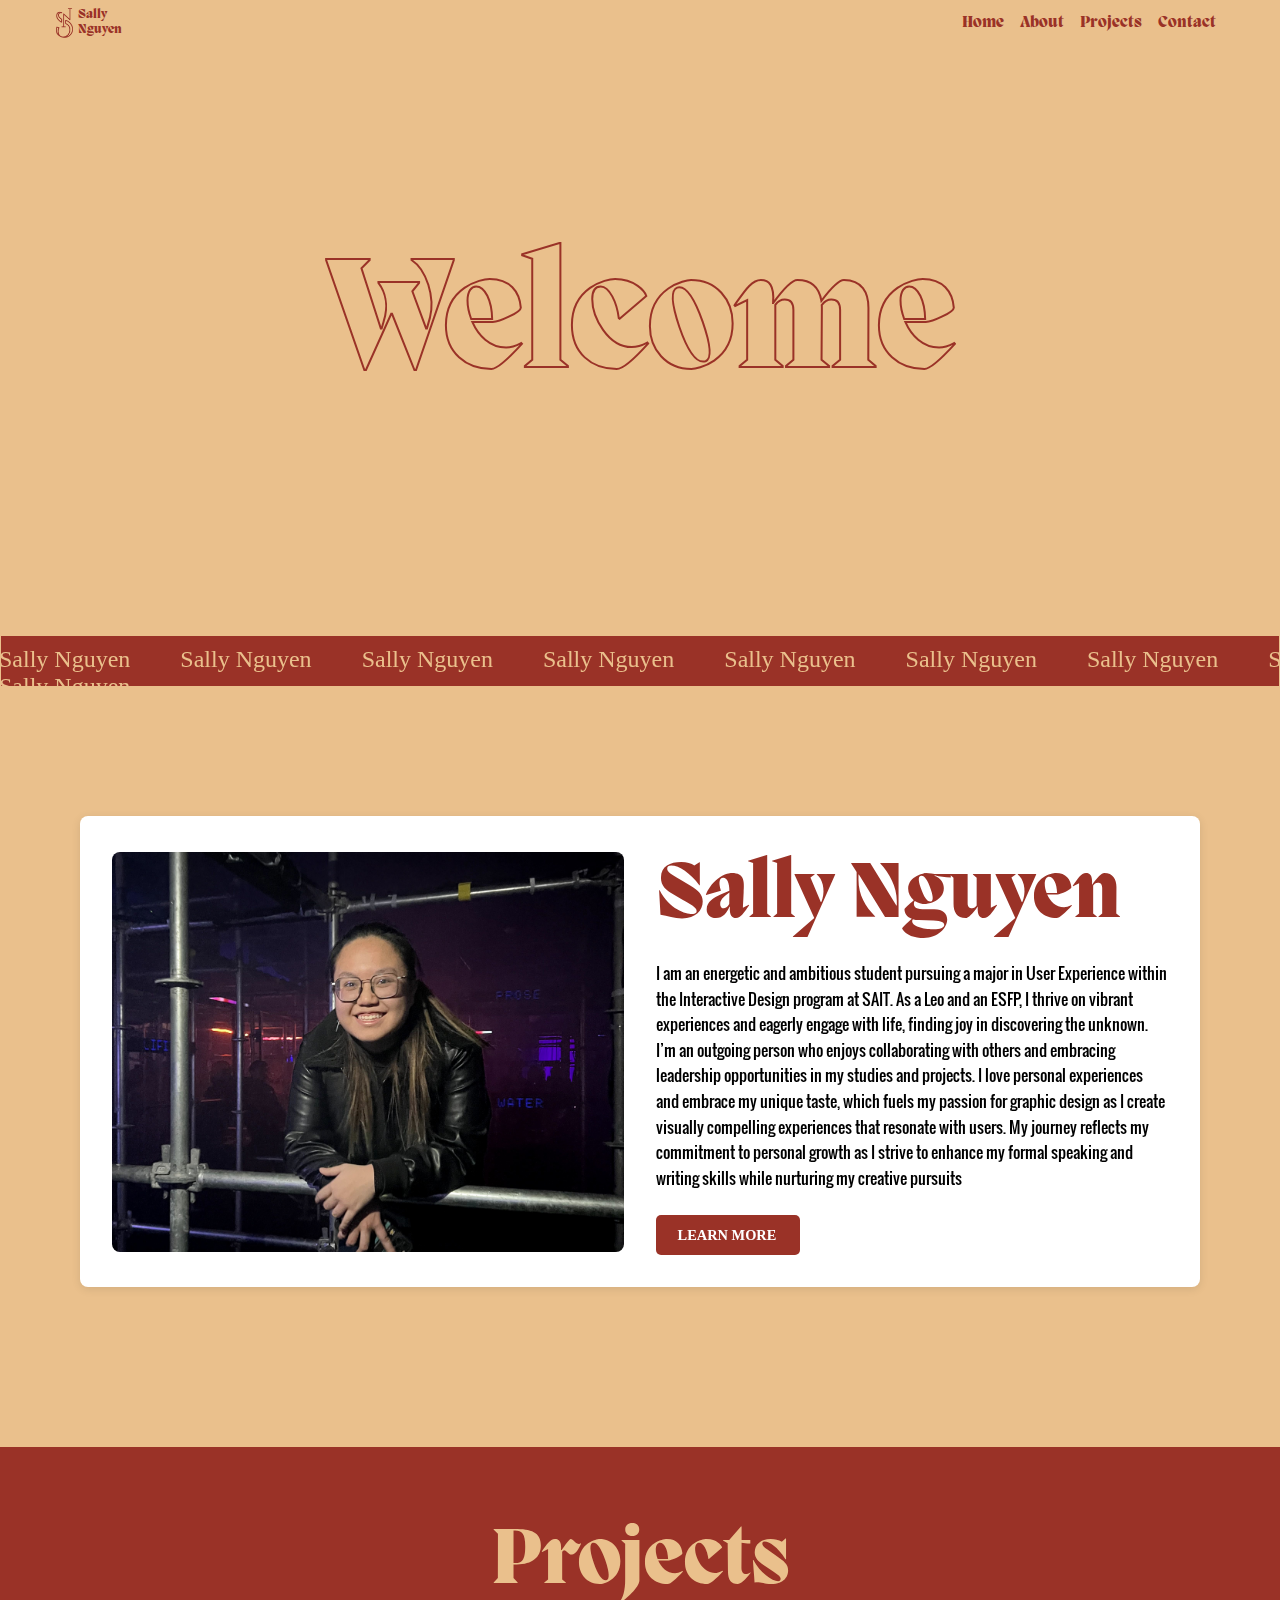
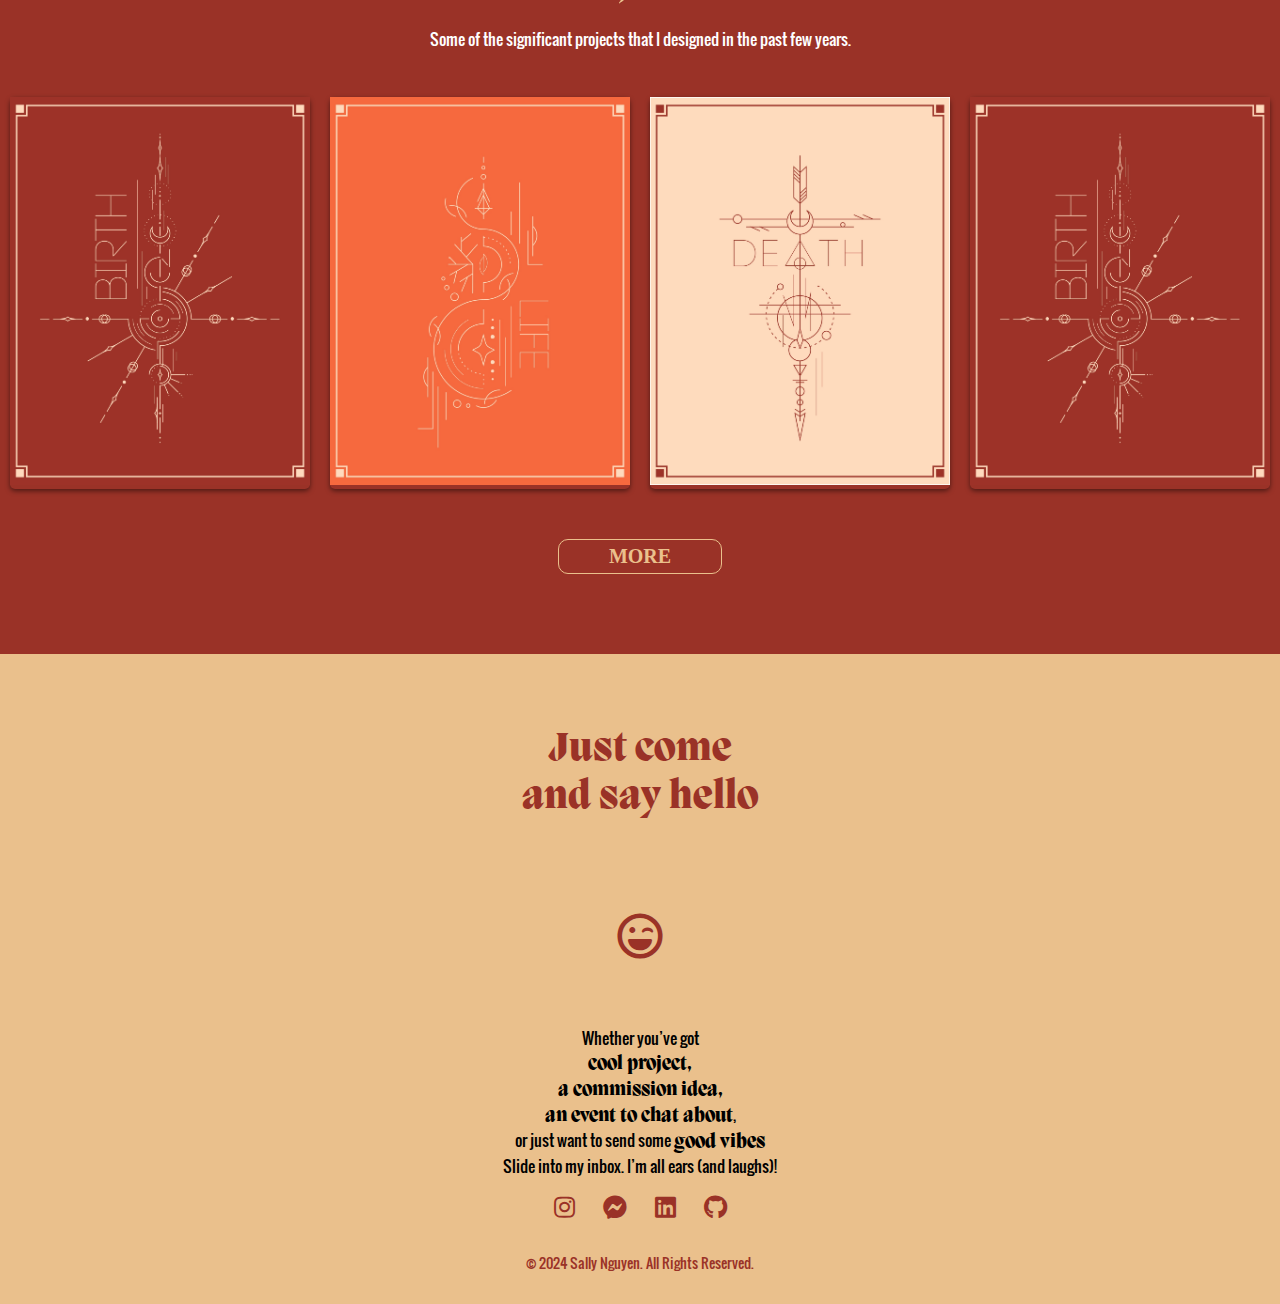
==== index.html @ dcd6eaf5 "add responsiveness for common css such as headers, navigation, footer for all pages" ====
<!DOCTYPE html>
<html lang="en">
<head>
    <meta charset="UTF-8">
    <meta name="viewport" content="width=device-width, initial-scale=1.0">
    <link href="css/font-awesome/css/all.min.css" rel="stylesheet">
    <link href="css/common.css" rel="stylesheet">
    <link href="css/index.css" rel="stylesheet">
    <script src="https://cdnjs.cloudflare.com/ajax/libs/jquery/3.6.0/jquery.min.js"></script>
    <script src="https://cdnjs.cloudflare.com/ajax/libs/gsap/3.11.0/gsap.min.js"></script>
    <script src="js/common.js"></script>
    <script src="js/index.js"></script>
    <title>Index</title>
</head>
<body>

    <!-- Navigation -->
    <nav>
        <div class="container-fluid" id="nav-bar">
            <div id="logo">
                <a href="index.html">
                    <img src="img/Logo ID Red.png" alt="a logo of my branding">
                    <h3>Sally<br>Nguyen</h3>
                </a>
            </div>
            <div class="hamburger" onclick="toggleMenu()">
                <i class="fas fa-bars"></i>
            </div>
            <ul id="nav-menu">
                <li><a href="index.html">Home</a></li>
                <li><a href="About.html" target="_blank">About</a></li>
                <li><a href="Projects.html" target="_blank">Projects</a></li>
                <li><a href="Contact.html" target="_blank">Contact</a></li>
            </ul>
        </div>
    </nav>

    <!-- Welcome Section -->
    <section>
        <div class="container" id="welcome">
            <h1 id="welcome-text">
                <span id="intro-text"></span><br>
                <span id="portfolio-text"></span>
            </h1>
        </div>
        <!-- Running Banner Section -->
    </section>
    <div class="tickerwrapper">
        <ul class='list'>
            <li class='listitem'><span>Sally Nguyen</span></li>
            <li class='listitem'><span>Sally Nguyen</span></li>
            <li class='listitem'><span>Sally Nguyen</span></li>
            <li class='listitem'><span>Sally Nguyen</span></li>
            <li class='listitem'><span>Sally Nguyen</span></li>
            <li class='listitem'><span>Sally Nguyen</span></li>
            <li class='listitem'><span>Sally Nguyen</span></li>
            <li class='listitem'><span>Sally Nguyen</span></li>
            <li class='listitem'><span>Sally Nguyen</span></li>
            <li class='listitem'><span>Sally Nguyen</span></li>
        </ul>
    </div>
    

    <!-- About Section -->
    <section>
        <div class="container" id="intro">
            <div class="image"></div>
            <div class="content">
                <h1>Sally Nguyen</h1>
                <p>I am an energetic and ambitious student pursuing a major in User Experience within the Interactive Design program at SAIT.
                    As a Leo and an ESFP, I thrive on vibrant experiences and eagerly engage with life, finding joy in discovering the unknown.
                    I’m an outgoing person who enjoys collaborating with others and embracing leadership opportunities in my studies and projects.
                    I love personal experiences and embrace my unique taste, which fuels my passion for graphic design as I create visually compelling experiences that resonate with users.
                    My journey reflects my commitment to personal growth as I strive to enhance my formal speaking and writing skills while nurturing my creative pursuits</p>
                <a href="About.html" class="button">Learn More</a>
            </div>
        </div>
    </section>

    <section>
        <div class="container" id="indexproj">
            <h2>Projects</h2>
            <p>Some of the significant projects that I designed in the past few years.</p>
            <div class="gallery">
                <div><img src="img/one line/birth.jpg" alt="Photo 1"></div>
                <div><img src="img/one line/life.jpg" alt="Photo 2"></div>
                <div><img src="img/one line/death.jpg" alt="Photo 3"></div>
                <div><img src="img/one line/birth.jpg" alt="Photo 4"></div>
            </div>
            <a href="Projects">MORE</a>
        </div>
    </section>

    <!-- Footer -->
    <footer>
        <div class="container">
            <div class="container" id="footer">
                <h3>Just come<br>and say hello</h3>
                <i class="fa-regular fa-face-laugh-wink"></i>
                <div class="container" id="ftcontent">
                    <p>Whether you’ve got<br><strong>cool project,<br>a commission idea,<br>an event to chat about</strong>,<br>
                    or just want to send some <strong>good vibes</strong><br>
                    Slide into my inbox.
                    I’m all ears (and laughs)!</p>
                    <div class="container" id="socialmedia">
                        <a href="https://www.instagram.com/asianomnivore/?hl=en" target="_blank"><i class="fa-brands fa-instagram"></i></a>
                        <a href="https://www.facebook.com/profile.php?id=100010669591586" target="_blank"><i class="fa-brands fa-facebook-messenger"></i></a>
                        <a href="https://www.linkedin.com/in/sally-nguyen-5479571bb/" target="_blank"><i class="fa-brands fa-linkedin"></i></a>
                        <a href="https://github.com/SallyNguyen2002" target="_blank"><i class="fa-brands fa-github"></i></a>
                    </div>
                </div>
            </div>
        </div>
        <p id="copyright">&copy; 2024 Sally Nguyen. All Rights Reserved.</p>
    </footer>
---- css/common.css ----
/* Custom Fonts */
@font-face {
    font-family: mycontentfont;
    src: url("../font/Oswald-Regular.ttf");
}

@font-face {
    font-family: myheaderfont;
    src: url("../font/Migra-Extrabold.eot");
    src: url("../font/Migra-Extrabold.otf") format("opentype"),
         url("../font/Migra-Extrabold.ttf") format("truetype"),
         url("../font/Migra-Extrabold.woff") format("woff"),
         url("../font/Migra-Extrabold.woff2") format("woff2");
}

@font-face {
    font-family: myitalicfont;
    src: url("../font/Quicksand_Book_Oblique.otf");
}

/* Base Styles */
body {
    margin: 0;
    padding: 0;
    background-color: #eac08c;
    cursor: url('../img/cursor.png'), auto;
}

h1, h2, h3, h4 {
    color: #9A3227;
    font-family: myheaderfont;
}

p {
    color: black;
    font-family: mycontentfont;
}

a {
    color: #9A3227;
    font-weight: bold;
    text-decoration: none;
    cursor: url('../img/pointer.png'), pointer;
}

/* Navigation */
nav {
    background-color: #eac08c;
    width: 100%;
}

#nav-bar {
    display: flex;
    align-items: center;
    justify-content: space-between;
    max-width: 1200px;
    margin: 0 auto;
    padding: 0.5em 1em;
}

/* Logo Styling */
#logo {
    display: flex;
    align-items: center;
    gap: 5px;
}

#logo a {
    display: flex;
    align-items: center;
}

#logo img {
    height: 30px;
    margin-right: .3em;
}

#logo h3 {
    margin: 0;
    font-size: .8em;
}

/* Standard Navigation Menu (Larger Screens) */
#nav-menu {
    display: flex;
    list-style: none;
    margin: 0;
    padding: 0;
    align-items: center;
    font-family: myheaderfont;
}

#nav-menu a {
    text-decoration: none;
    color: #9A3227;
    padding: .5em;
}

#nav-menu a:hover {
    color: #eac08c;
    -webkit-text-stroke: 1px #9A3227;
    transition: .5s;
}

/* Hamburger Menu Styling */
.hamburger {
    display: none; /* Hidden by default for larger screens */
    font-size: 2em;
    cursor: pointer;
    color: #9A3227;
}

/* Footer Styling */
footer {
    background-color: #eac08c;
    padding: 1em 0;
    display: flex;
    flex-direction: column;
    width: 100%;
    align-items: center;
    text-align: center;
}

#footer {
    display: flex;
    flex-direction: column;
    align-items: center;
    padding: 1em;
}

#footer h3 {
    font-size: 2.5em;
    margin: 1em 0;
}

#ftcontent {
    display: flex;
    flex-direction: column;
    align-items: center;
    text-align: center;
}

#footer .fa-regular {
    font-size: 3em;
    color: #9A3227;
    margin: 1em 0;
}

#ftcontent p {
    line-height: 1.5em;
    max-width: 500px;
}

#ftcontent strong {
    font-size: 1.2em;
    font-family: myheaderfont;
}

#ftcontent a {
    color: #9A3227;
    padding: 0.5em;
    font-size: 1.5em;
}

#ftcontent a:hover {
    color: #eac08c;
    -webkit-text-stroke: 1px #9A3227;
    transition: .5s;
}

#copyright {
    font-size: 0.9em;
    color: #9A3227;
    margin-top: 1em;
}

/* Media Queries for Responsive Navigation */
@media (max-width: 768px) {
    #nav-bar {
        flex-direction: row;
        justify-content: space-between;
        align-items: center;
    }

    /* Show Hamburger Icon on Smaller Screens */
    .hamburger {
        display: block;
    }

    /* Hide the nav menu by default on smaller screens */
    #nav-menu {
        display: none; /* Hidden by default */
        position: absolute;
        top: 70px;
        right: 0;
        background-color: #9A3227;
        width: 100%;
        flex-direction: column;
        align-items: center;
        padding: 1em 0;
        box-shadow: 0px 4px 6px rgba(0, 0, 0, 0.1);
    }

    #nav-menu li {
        padding: .5em 0;
    }

    #nav-menu a{
        color: #eac08c;
    }

    #nav-menu a:hover{
        color: #9A3227;
        -webkit-text-stroke: 1px #eac08c;
    }

    /* Show menu when it’s active */
    #nav-menu.active {
        display: flex;
    }

    /* Adjust Footer for Mobile */
    #footer h3 {
        font-size: 2em;
        margin: .21em;
    }

    #footer .fa-regular {
        font-size: 5em;
        margin: 0;
    }

    #ftcontent p{
        margin-bottom: 2em;
    }

    #ftcontent strong {
        font-size: 1em;
    }

    #ftcontent a {
        font-size: 2em;
    }
}
---- css/index.css ----
* {
    box-sizing: border-box;
}

body {
    display: flex; 
    flex-direction: column; 
    justify-content: center;
    align-items: center;
    min-height: 100vh;
    margin: 0;
    transform-style: preserve-3d;
    padding: 0;
}

section{
    margin: 0;
    padding: 0;
}

/* Welcome Banner */
#welcome {
    display: flex;
    background-color: #eac08c;
    justify-content: center;
    align-items: center;
    height: 35em;
}

#welcome h1 {
    margin: 0;
    text-align: center;
}

#intro-text {
    -webkit-text-stroke: 2px #9A3227;
    color: #eac08c; /* Color for "Welcome To My" */
    font-size: 5em;
}

#portfolio-text {
    color: #9A3227; /* Color for "Portfolio" */
    font-size: 8em;
}

/* Running banner */
.tickerwrapper {
    position: relative;
    top: 30px;
    left: 0;
    background: #9A3227;
    width: 99.9%;
    height: 50px; /*height of the banner*/
    overflow: hidden;
    cursor: pointer;
    color: #eac08c;
    padding: 0 10px;
    cursor: url('../img/pointer.png'), pointer;
}

ul.list {
    position: relative;
    display: inline-block;
    list-style: none;
    padding: 0;
    margin: .6em;
}

ul.list.cloned {
    position: absolute;
    top: 0px;
    left: 0px;
}

ul.list li {
    float: left;
    padding-left: 50px;
    font-size: 1.5em;
}

/* Introduction */
#intro {
    display: flex;
    background-color: white;
    padding: 2em;
    border-radius: 8px;
    gap: 2em;
    justify-content: center;
    align-items: center;
    max-width: 70em;
    box-shadow: 0 2px 10px rgba(0, 0, 0, 0.1); 
    margin: 10em 0; /* Add margin for spacing */
}

#intro .image {
    flex: 1;
    background-image: url('../img/avatar.jpg');
    background-size: cover;
    background-position: center;
    border-radius: 8px;
    height: 400px;
}

#intro .content {
    flex: 1;
    display: flex;
    flex-direction: column;
    justify-content: center;
}

#intro h1 {
    padding: 0;
    margin: 0 0 0 0;
    font-size: 5em;
}

#intro .content p {
    font-size: 1em;
    line-height: 1.6;
    margin-bottom: 1.5em;
}

#intro .button {
    display: inline-block;
    padding: 0.8em 1.5em;
    background-color: #9A3227; 
    color: white;
    text-transform: uppercase;
    font-weight: bold;
    text-decoration: none;
    border-radius: 5px;
    font-size: 0.9em;
    width: 10em;
}

#intro .button:hover {
    background-color: #eac08c;
    color: #9A3227;
    transition: .5s;
}

/* Project */
#indexproj {   
    display: flex;
    background-color: #9A3227;
    justify-content: center;
    align-items: center;
}

#indexproj {
    display: flex;
    flex-direction: column; 
    background-color: #9A3227; 
    justify-content: center; 
    align-items: center; 
    width: 100vw;
    padding-bottom: 5em; 
    margin-left: calc(0 - 50vw + 50%); 
    color: white; 
}

#indexproj h2 {
    color: #eac08c; 
    margin-bottom: 0em; /* Space below the heading */
    font-size: 5em; 
}

#indexproj p {
    color: white; 
    text-align: center; 
    margin-bottom: 1em; /* Space below the paragraph */
}

#indexproj a {
    color: #eac08c; 
    font-weight: bold;
    border: 1px solid #eac08c;
    border-radius: 10px;
    padding: 5px 50px 5px 50px;
    margin-top: 20px;
    font-size: 20px;
}

#indexproj a:hover {
    color: #9A3227;
    background-color: #eac08c;
    transition: .5s;
}

.gallery {
    display: flex;
    justify-content: center;
    padding: 20px;
}

.gallery div {
    margin: 10px;
    width: 300px;
    box-shadow: 0 2px 5px rgba(0,0,0,0.5);
    border-radius: 5px;
    padding: 0;
}

.gallery img {
    width: 100%;
    height: auto;
}
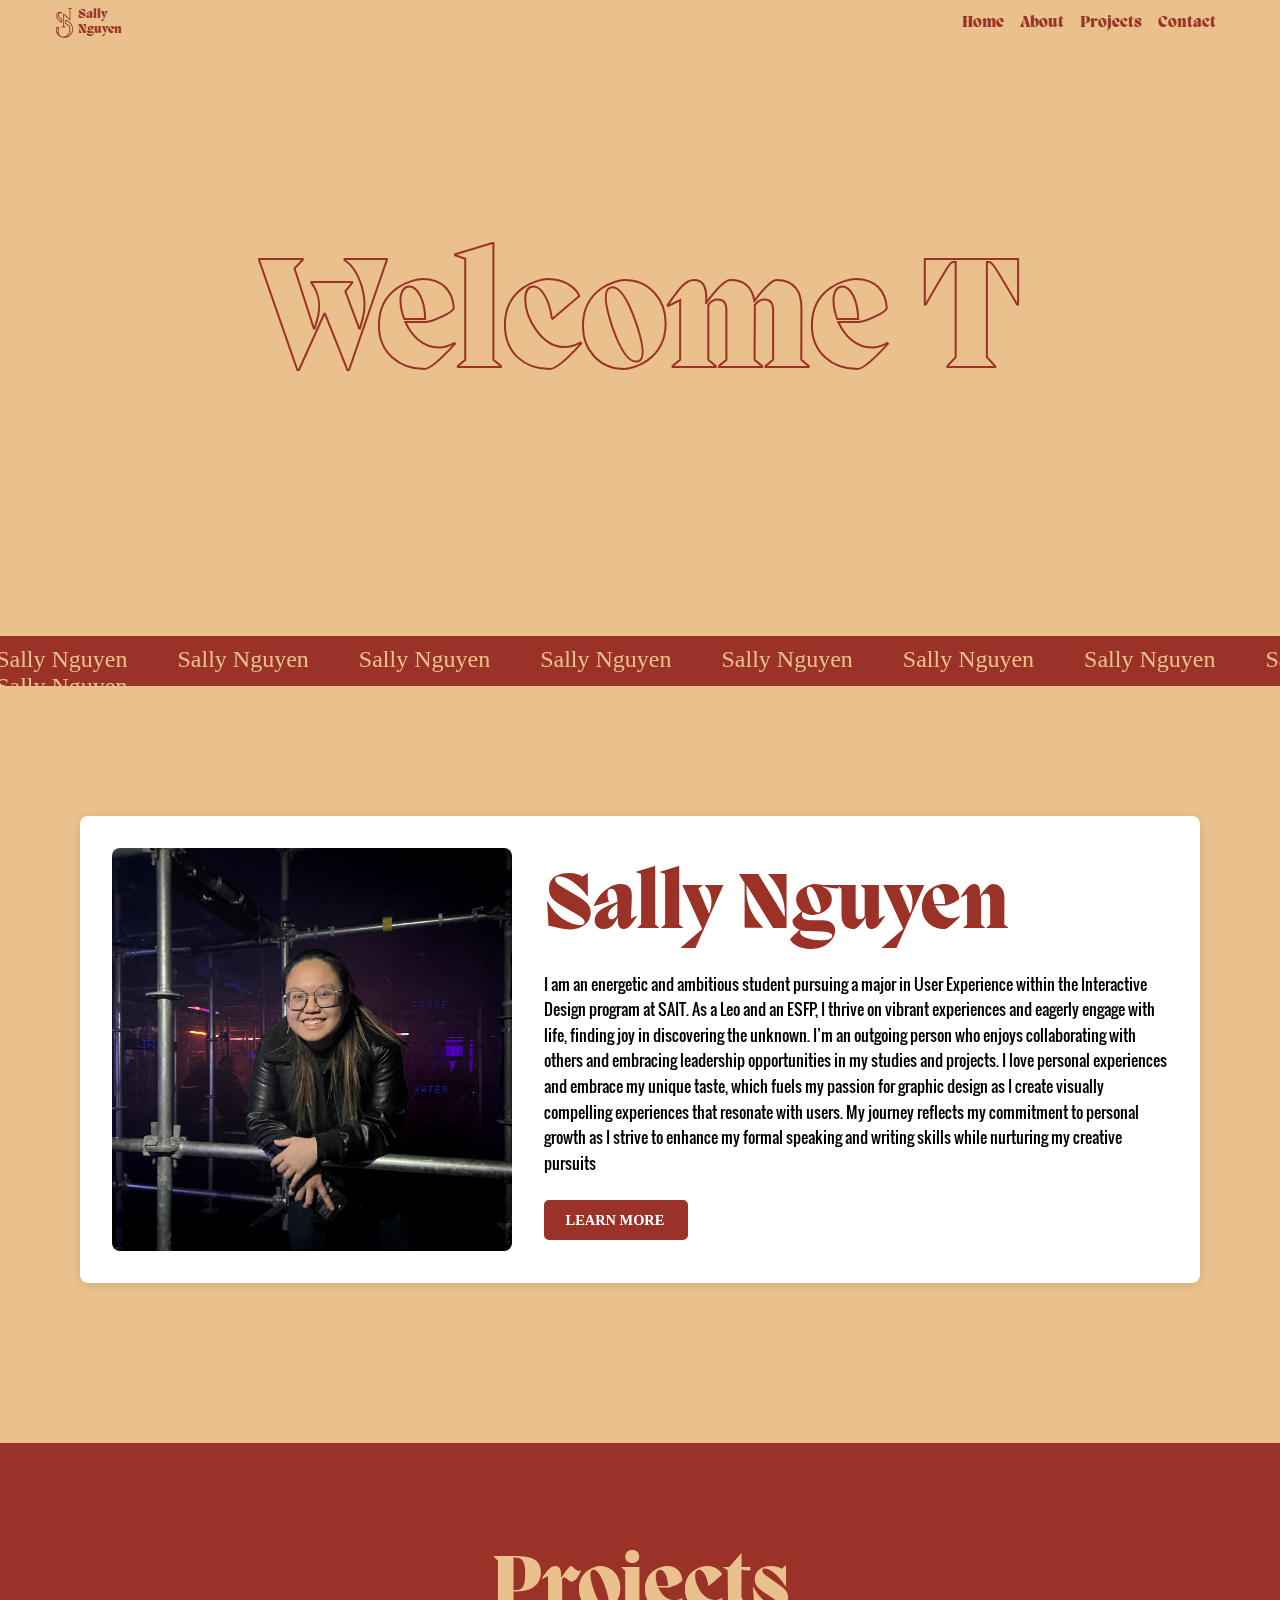
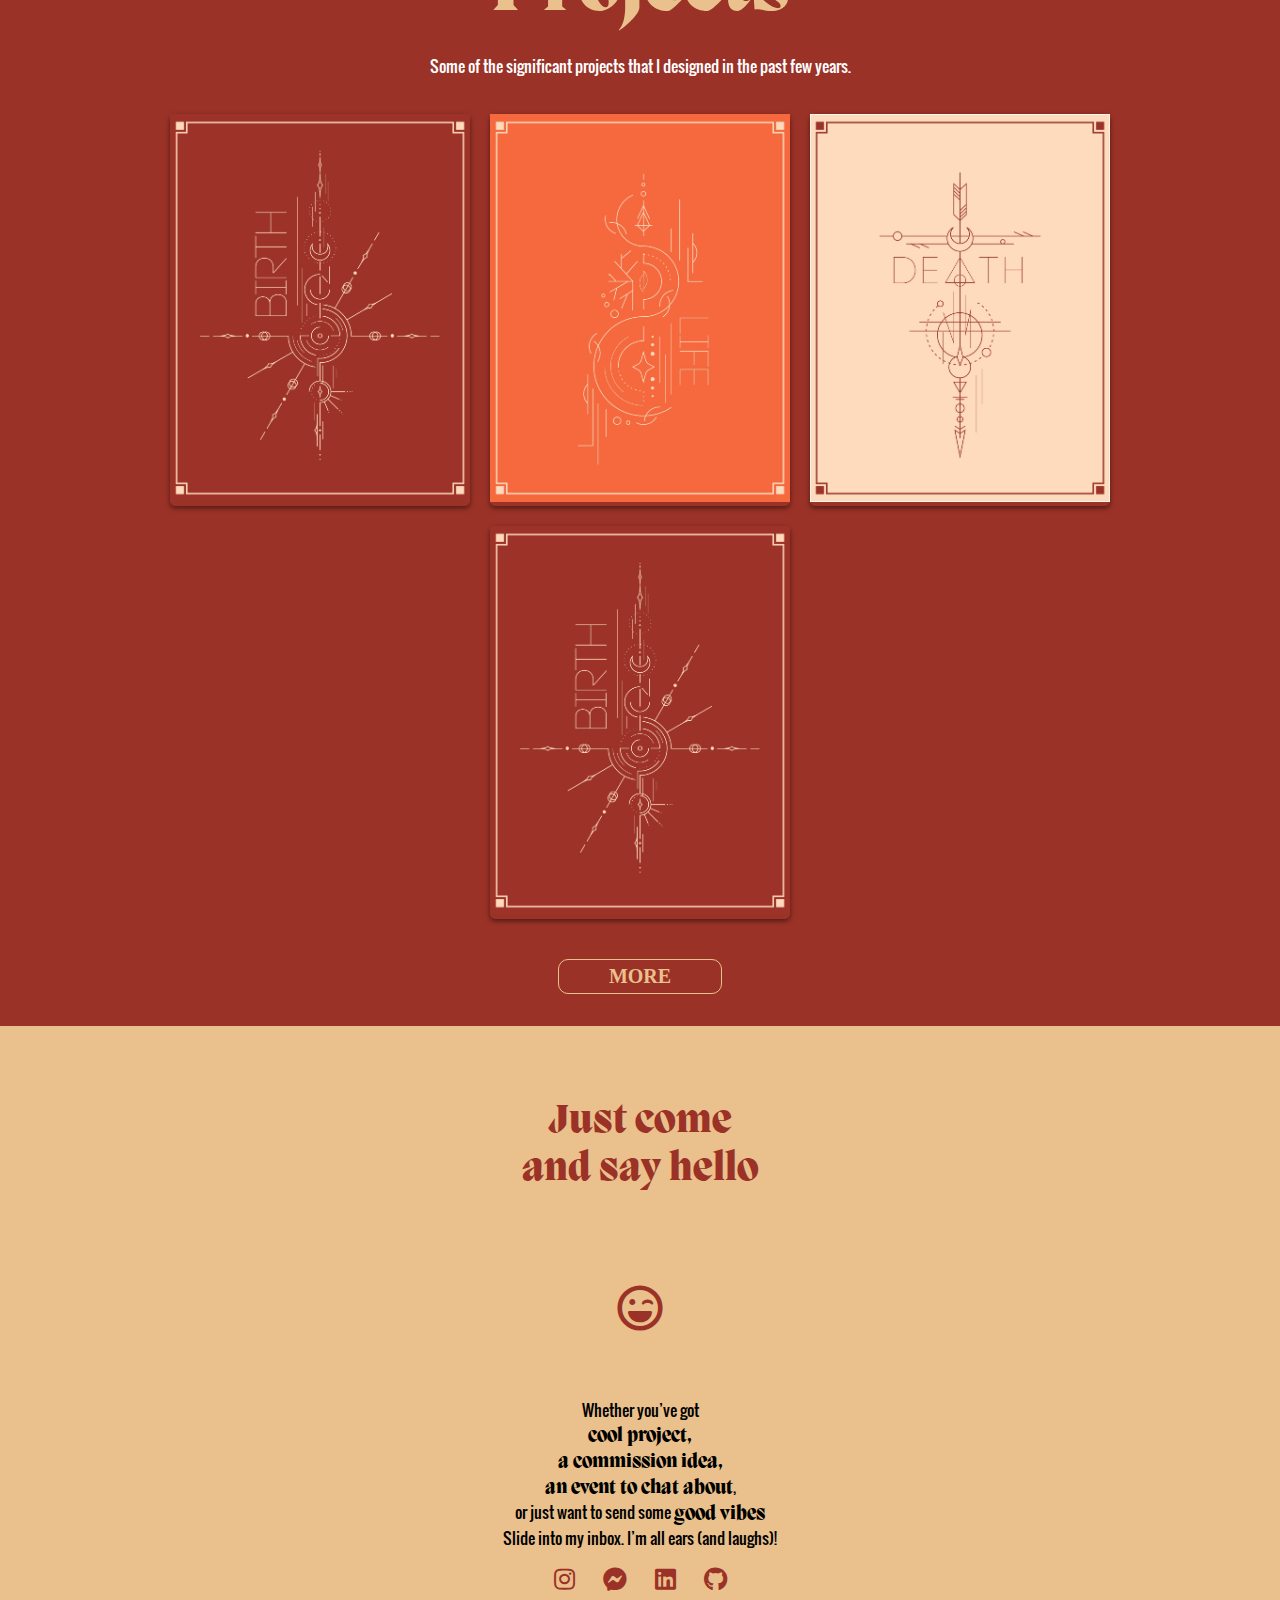
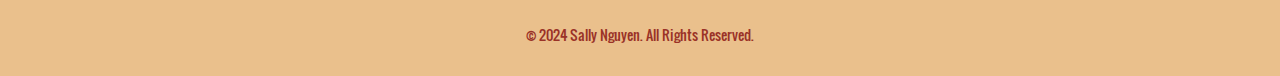
==== commit 9eecb0a8: "adjust avatar image of the about section on index.html so it appears on all screen sizes" ====
--- a/index.html
+++ b/index.html
@@ -64,7 +64,7 @@
     <!-- About Section -->
     <section>
         <div class="container" id="intro">
-            <div class="image"></div>
+            <img src="../img/avatar.jpg" alt="Avatar" class="image" style="width: 400px; height: auto; border-radius: 8px;">
             <div class="content">
                 <h1>Sally Nguyen</h1>
                 <p>I am an energetic and ambitious student pursuing a major in User Experience within the Interactive Design program at SAIT.
--- a/css/index.css
+++ b/css/index.css
@@ -3,8 +3,8 @@
 }
 
 body {
-    display: flex; 
-    flex-direction: column; 
+    display: flex;
+    flex-direction: column;
     justify-content: center;
     align-items: center;
     min-height: 100vh;
@@ -13,7 +13,7 @@
     padding: 0;
 }
 
-section{
+section {
     margin: 0;
     padding: 0;
 }
@@ -25,32 +25,33 @@
     justify-content: center;
     align-items: center;
     height: 35em;
+    text-align: center;
+    padding: 1em;
 }
 
 #welcome h1 {
     margin: 0;
-    text-align: center;
 }
 
 #intro-text {
     -webkit-text-stroke: 2px #9A3227;
-    color: #eac08c; /* Color for "Welcome To My" */
+    color: #eac08c;
     font-size: 5em;
 }
 
 #portfolio-text {
-    color: #9A3227; /* Color for "Portfolio" */
+    color: #9A3227;
     font-size: 8em;
 }
 
-/* Running banner */
+/* Running Banner */
 .tickerwrapper {
     position: relative;
     top: 30px;
     left: 0;
     background: #9A3227;
-    width: 99.9%;
-    height: 50px; /*height of the banner*/
+    width: 100%;
+    height: 50px;
     overflow: hidden;
     cursor: pointer;
     color: #eac08c;
@@ -63,13 +64,13 @@
     display: inline-block;
     list-style: none;
     padding: 0;
-    margin: .6em;
+    margin: 0.6em;
 }
 
 ul.list.cloned {
     position: absolute;
-    top: 0px;
-    left: 0px;
+    top: 0;
+    left: 0;
 }
 
 ul.list li {
@@ -88,17 +89,8 @@
     justify-content: center;
     align-items: center;
     max-width: 70em;
-    box-shadow: 0 2px 10px rgba(0, 0, 0, 0.1); 
-    margin: 10em 0; /* Add margin for spacing */
-}
-
-#intro .image {
-    flex: 1;
-    background-image: url('../img/avatar.jpg');
-    background-size: cover;
-    background-position: center;
-    border-radius: 8px;
-    height: 400px;
+    box-shadow: 0 2px 10px rgba(0, 0, 0, 0.1);
+    margin: 10em 0;
 }
 
 #intro .content {
@@ -110,7 +102,7 @@
 
 #intro h1 {
     padding: 0;
-    margin: 0 0 0 0;
+    margin: 0;
     font-size: 5em;
 }
 
@@ -123,7 +115,7 @@
 #intro .button {
     display: inline-block;
     padding: 0.8em 1.5em;
-    background-color: #9A3227; 
+    background-color: #9A3227;
     color: white;
     text-transform: uppercase;
     font-weight: bold;
@@ -136,72 +128,153 @@
 #intro .button:hover {
     background-color: #eac08c;
     color: #9A3227;
-    transition: .5s;
-}
-
-/* Project */
-#indexproj {   
-    display: flex;
+    transition: 0.5s;
+}
+
+/* Project Section */
+#indexproj {
+    display: flex;
+    flex-direction: column;
     background-color: #9A3227;
     justify-content: center;
     align-items: center;
-}
-
-#indexproj {
-    display: flex;
-    flex-direction: column; 
-    background-color: #9A3227; 
-    justify-content: center; 
-    align-items: center; 
     width: 100vw;
-    padding-bottom: 5em; 
-    margin-left: calc(0 - 50vw + 50%); 
-    color: white; 
+    padding: 2em 0;
+    color: white;
 }
 
 #indexproj h2 {
-    color: #eac08c; 
-    margin-bottom: 0em; /* Space below the heading */
-    font-size: 5em; 
+    color: #eac08c;
+    margin-bottom: 0;
+    font-size: 5em;
 }
 
 #indexproj p {
-    color: white; 
-    text-align: center; 
-    margin-bottom: 1em; /* Space below the paragraph */
+    color: white;
+    text-align: center;
+    margin-bottom: 1em;
 }
 
 #indexproj a {
-    color: #eac08c; 
+    color: #eac08c;
     font-weight: bold;
     border: 1px solid #eac08c;
     border-radius: 10px;
-    padding: 5px 50px 5px 50px;
+    padding: 5px 50px;
     margin-top: 20px;
-    font-size: 20px;
+    font-size: 1.25em;
 }
 
 #indexproj a:hover {
     color: #9A3227;
     background-color: #eac08c;
-    transition: .5s;
+    transition: 0.5s;
 }
 
 .gallery {
     display: flex;
     justify-content: center;
+    flex-wrap: wrap;
+    gap: 20px;
     padding: 20px;
 }
 
 .gallery div {
-    margin: 10px;
     width: 300px;
-    box-shadow: 0 2px 5px rgba(0,0,0,0.5);
+    box-shadow: 0 2px 5px rgba(0, 0, 0, 0.5);
     border-radius: 5px;
-    padding: 0;
 }
 
 .gallery img {
     width: 100%;
     height: auto;
 }
+
+/* Responsive Styles */
+@media (max-width: 768px) {
+    #welcome {
+        height: auto;
+        padding: 2em 1em;
+    }
+
+    #intro-text {
+        font-size: 3em;
+    }
+
+    #portfolio-text {
+        font-size: 5em;
+    }
+
+    #intro {
+        flex-direction: column;
+        padding: 1em;
+        margin: 5em 0;
+    }
+
+    #intro h1 {
+        font-size: 3em;
+        text-align: center;
+    }
+
+    #intro .content p {
+        font-size: 1em;
+        text-align: center;
+    }
+
+    #intro .button {
+        width: auto;
+        font-size: 0.9em;
+        text-align: center;
+    }
+
+    #indexproj h2 {
+        font-size: 3em;
+    }
+
+    #indexproj p {
+        font-size: 1em;
+        padding: 0 1em;
+    }
+
+    #indexproj a {
+        font-size: 1em;
+        padding: 0.5em 2em;
+    }
+
+    .gallery div {
+        width: 100%;
+        max-width: 200px;
+    }
+
+    ul.list li {
+        font-size: 1em;
+        padding-left: 20px;
+    }
+}
+
+@media (max-width: 480px) {
+    #intro-text {
+        font-size: 2em;
+    }
+
+    #portfolio-text {
+        font-size: 3.5em;
+    }
+
+    #intro h1 {
+        font-size: 2.5em;
+    }
+
+    #indexproj h2 {
+        font-size: 2.5em;
+    }
+
+    #indexproj p {
+        font-size: 0.9em;
+    }
+
+    #indexproj a {
+        font-size: 0.9em;
+        padding: 0.5em 1.5em;
+    }
+}
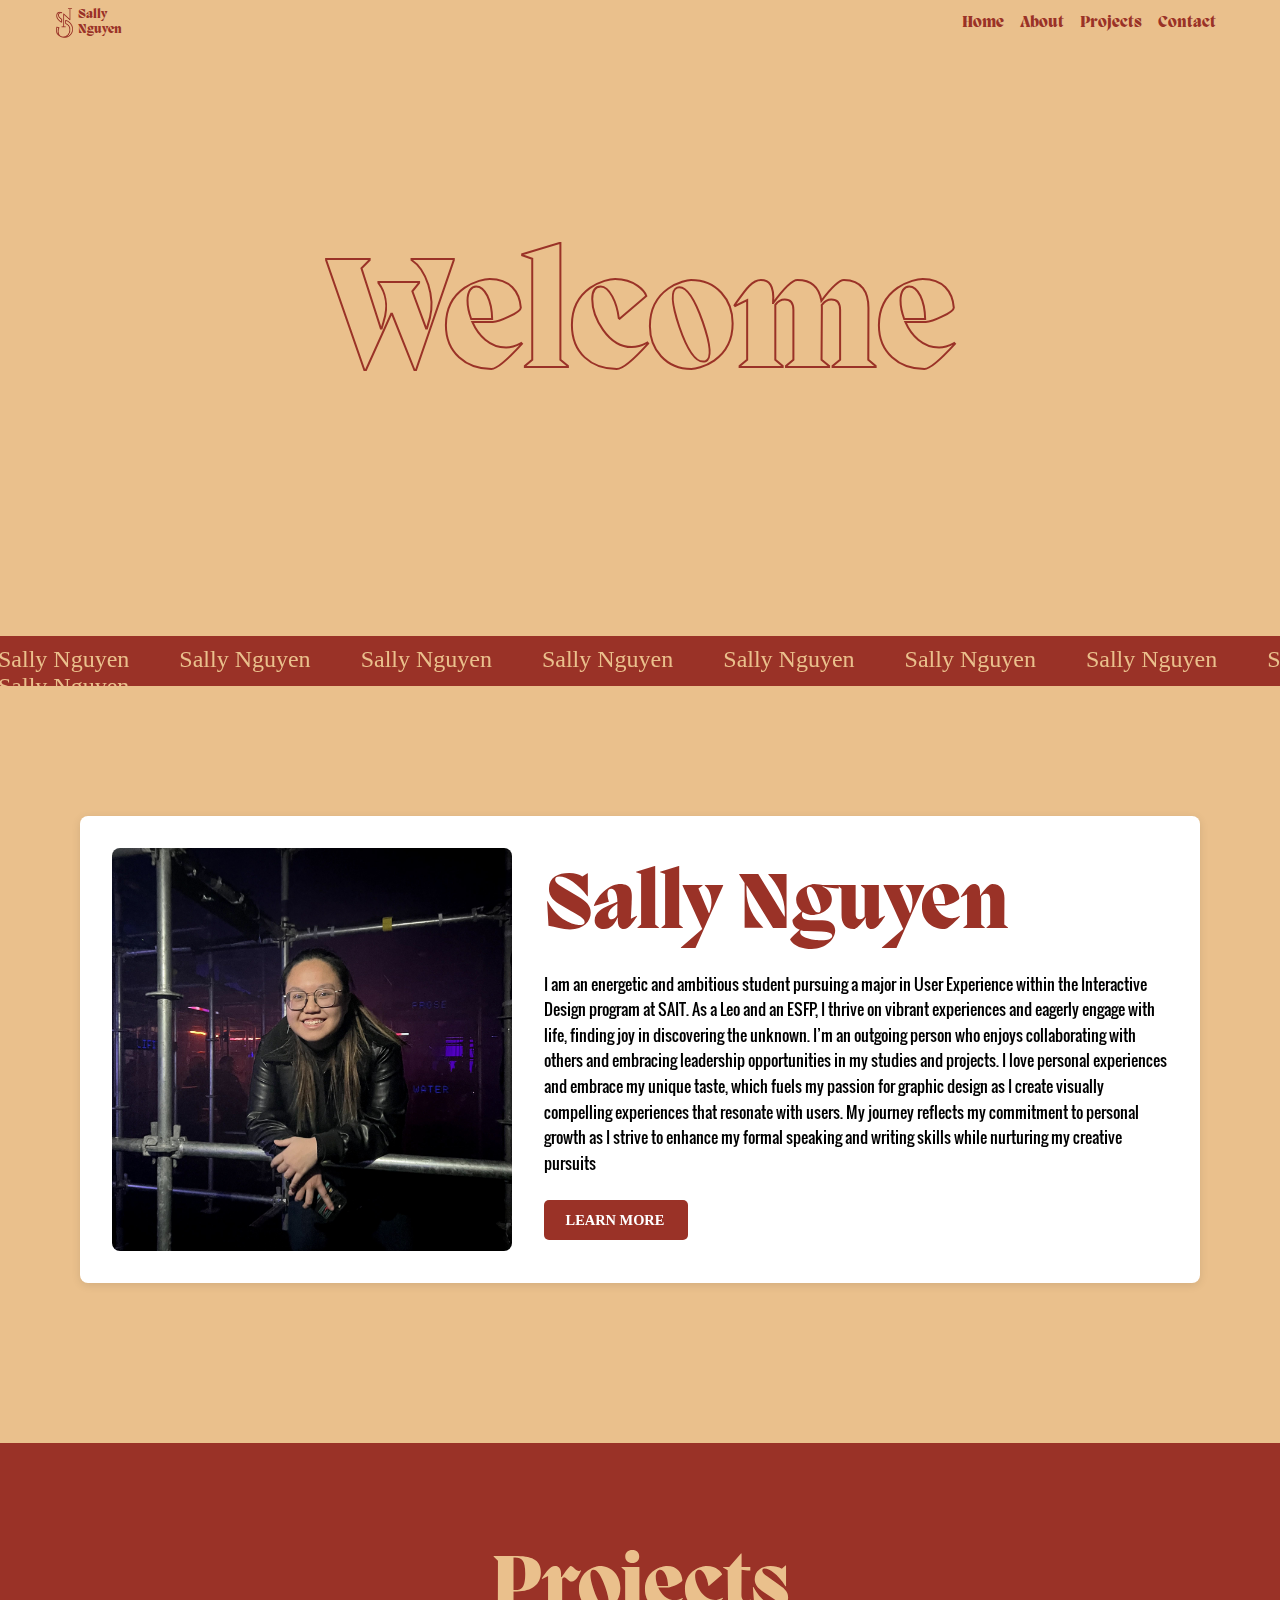
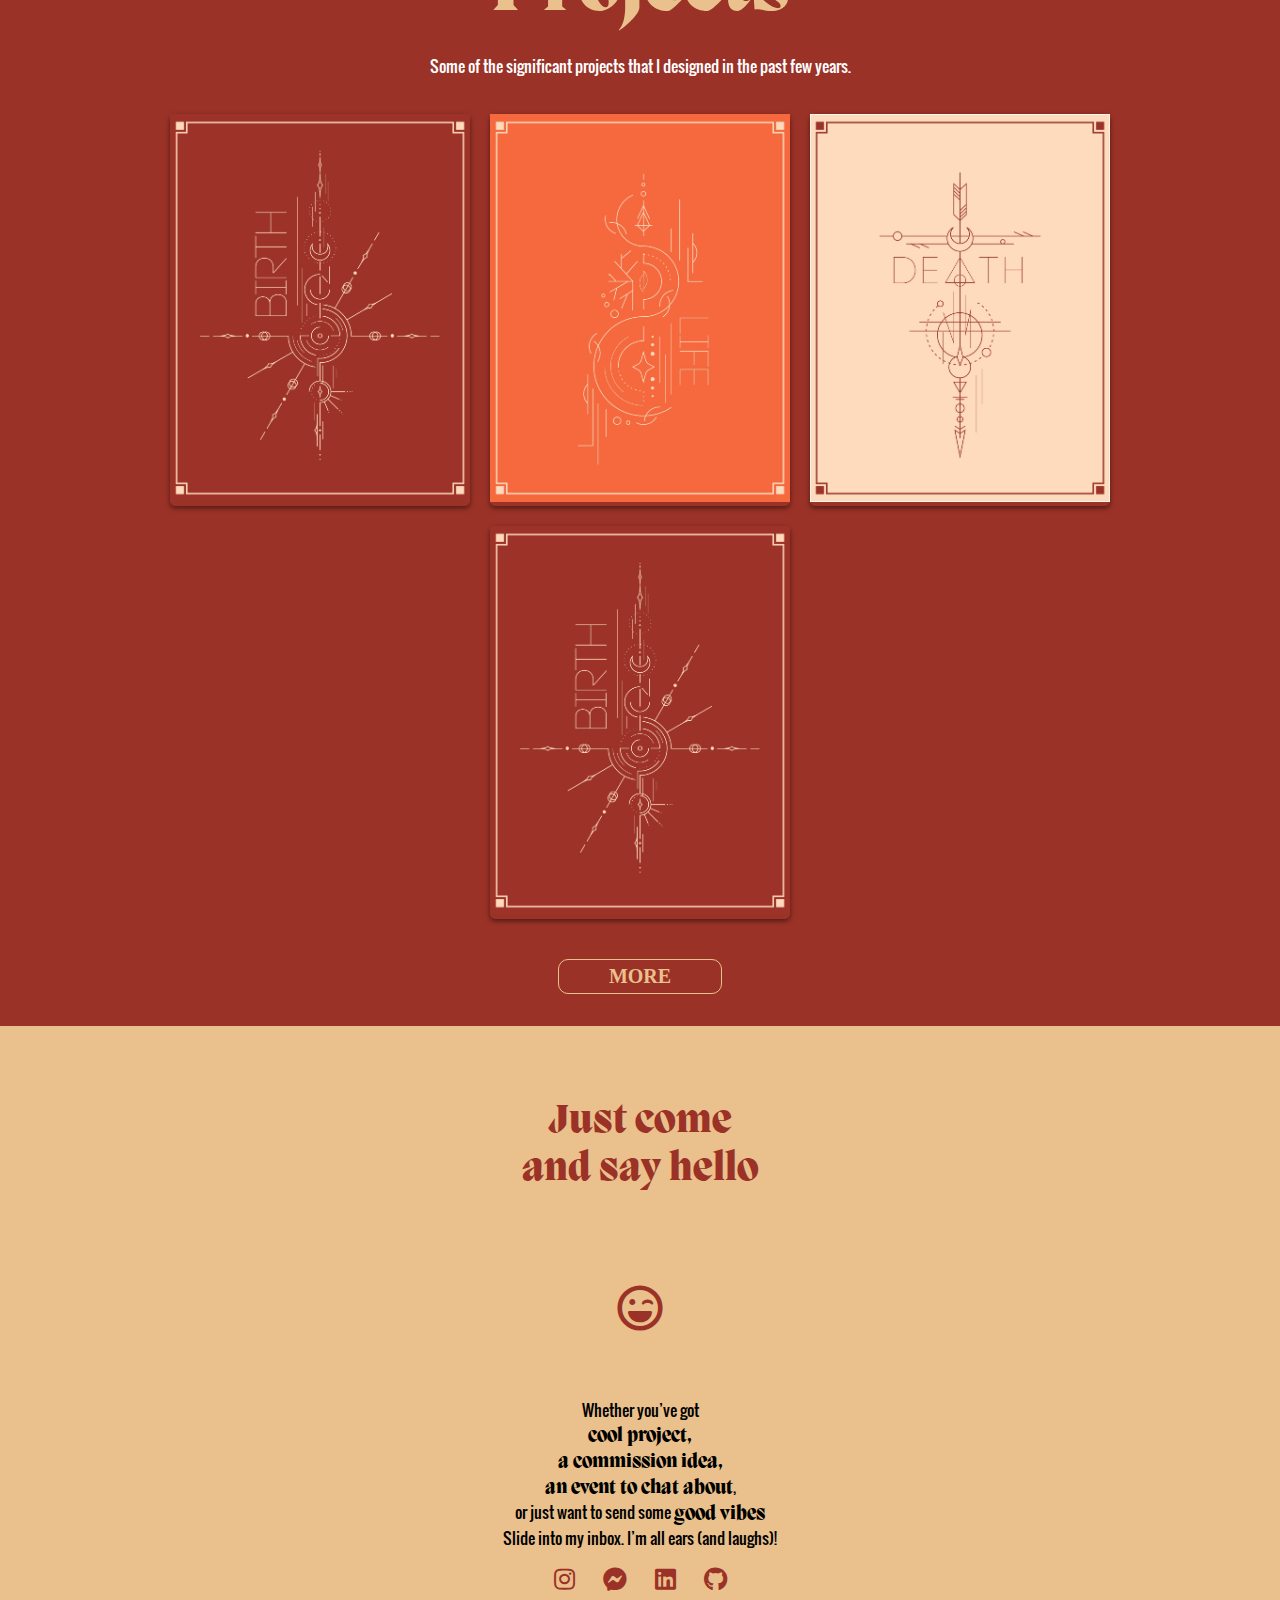
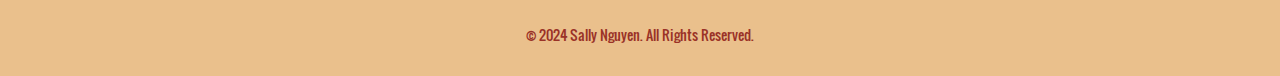
==== commit b74712df: "change the icon for the smaller screens toggle menu" ====
--- a/index.html
+++ b/index.html
@@ -24,7 +24,7 @@
                 </a>
             </div>
             <div class="hamburger" onclick="toggleMenu()">
-                <i class="fas fa-bars"></i>
+                <i class="fa-solid fa-ellipsis-vertical"></i>
             </div>
             <ul id="nav-menu">
                 <li><a href="index.html">Home</a></li>
--- a/css/common.css
+++ b/css/common.css
@@ -41,6 +41,21 @@
     font-weight: bold;
     text-decoration: none;
     cursor: url('../img/pointer.png'), pointer;
+}
+
+.pageheader {
+    font-size: 5em;
+    text-align: center;
+    padding: 0;
+    margin: 0;
+}
+
+.pagedesc{
+    text-align: center;
+    font-family: myheaderfont;
+    font-size: 1.5em;
+    margin: 0.5em 3em .5em 3em;
+    padding: 0;
 }
 
 /* Navigation */
@@ -185,6 +200,7 @@
     /* Show Hamburger Icon on Smaller Screens */
     .hamburger {
         display: block;
+        font-size: 1.5em;
     }
 
     /* Hide the nav menu by default on smaller screens */
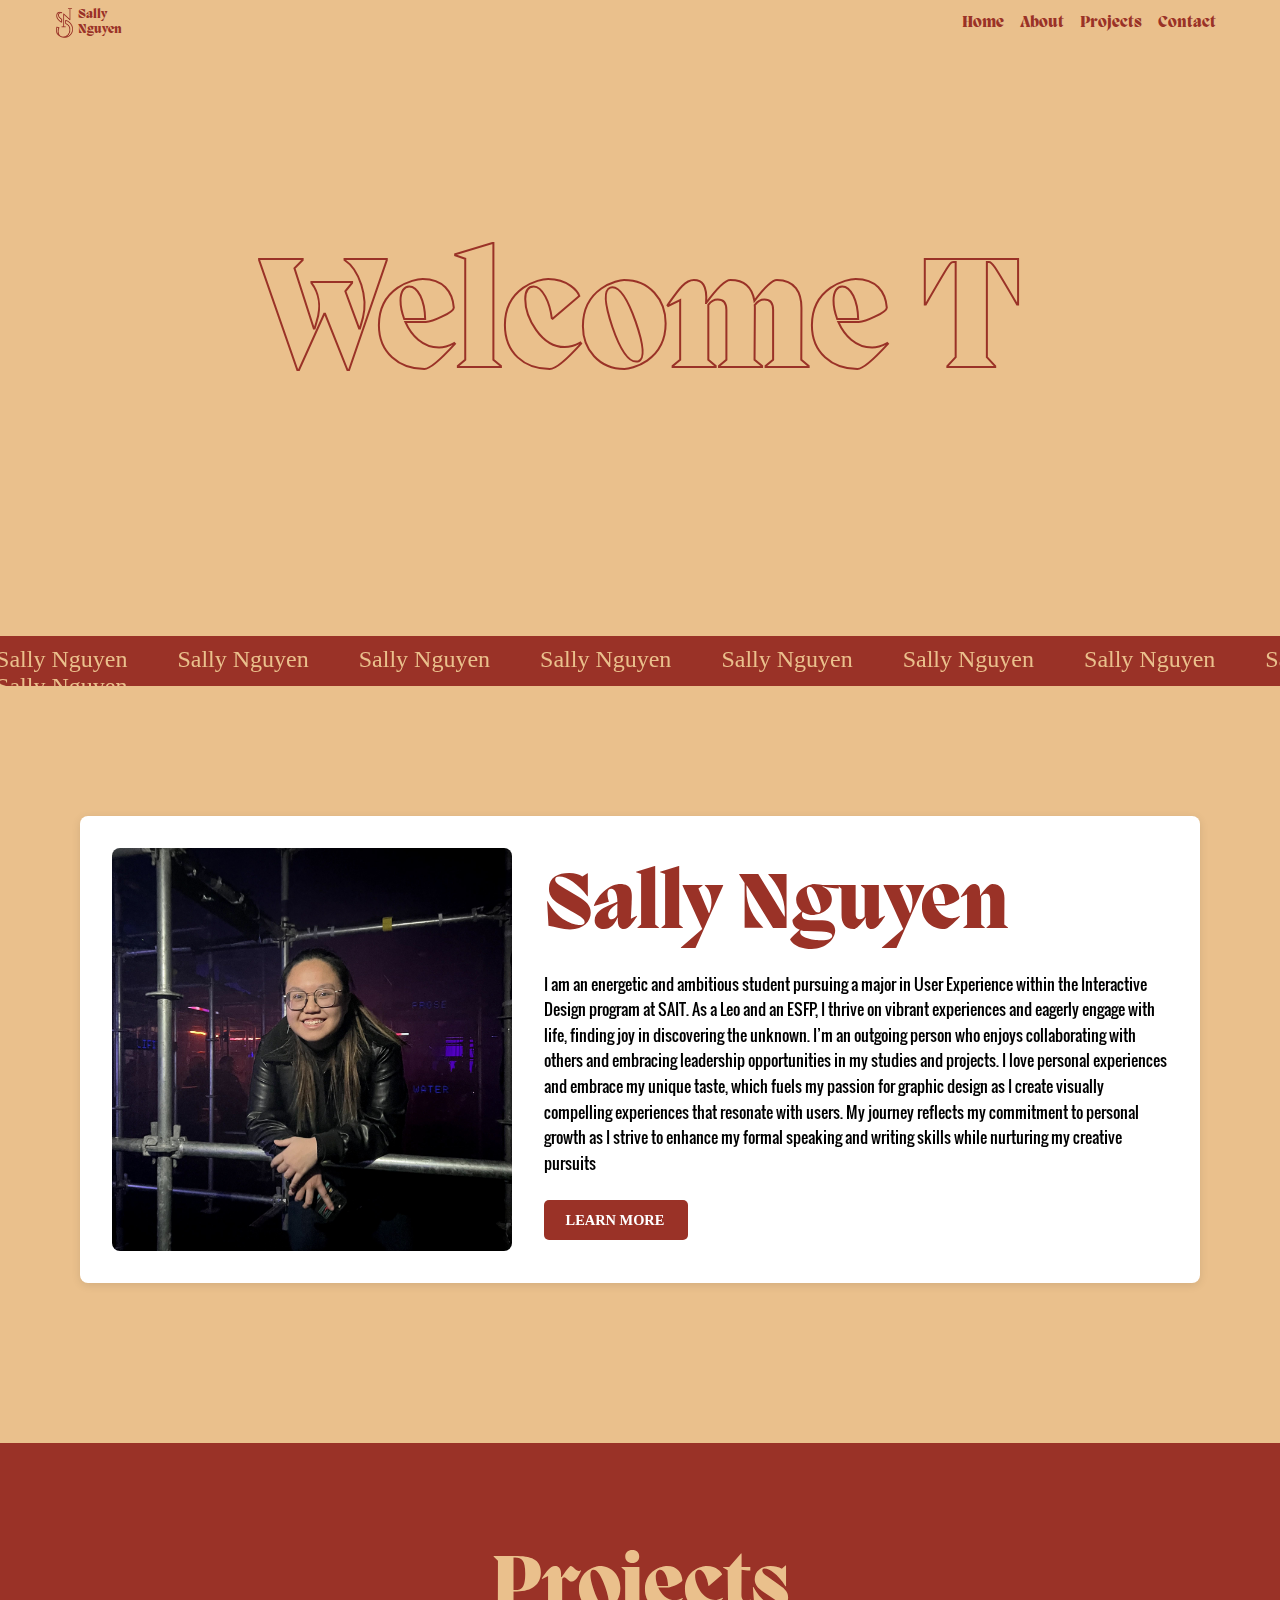
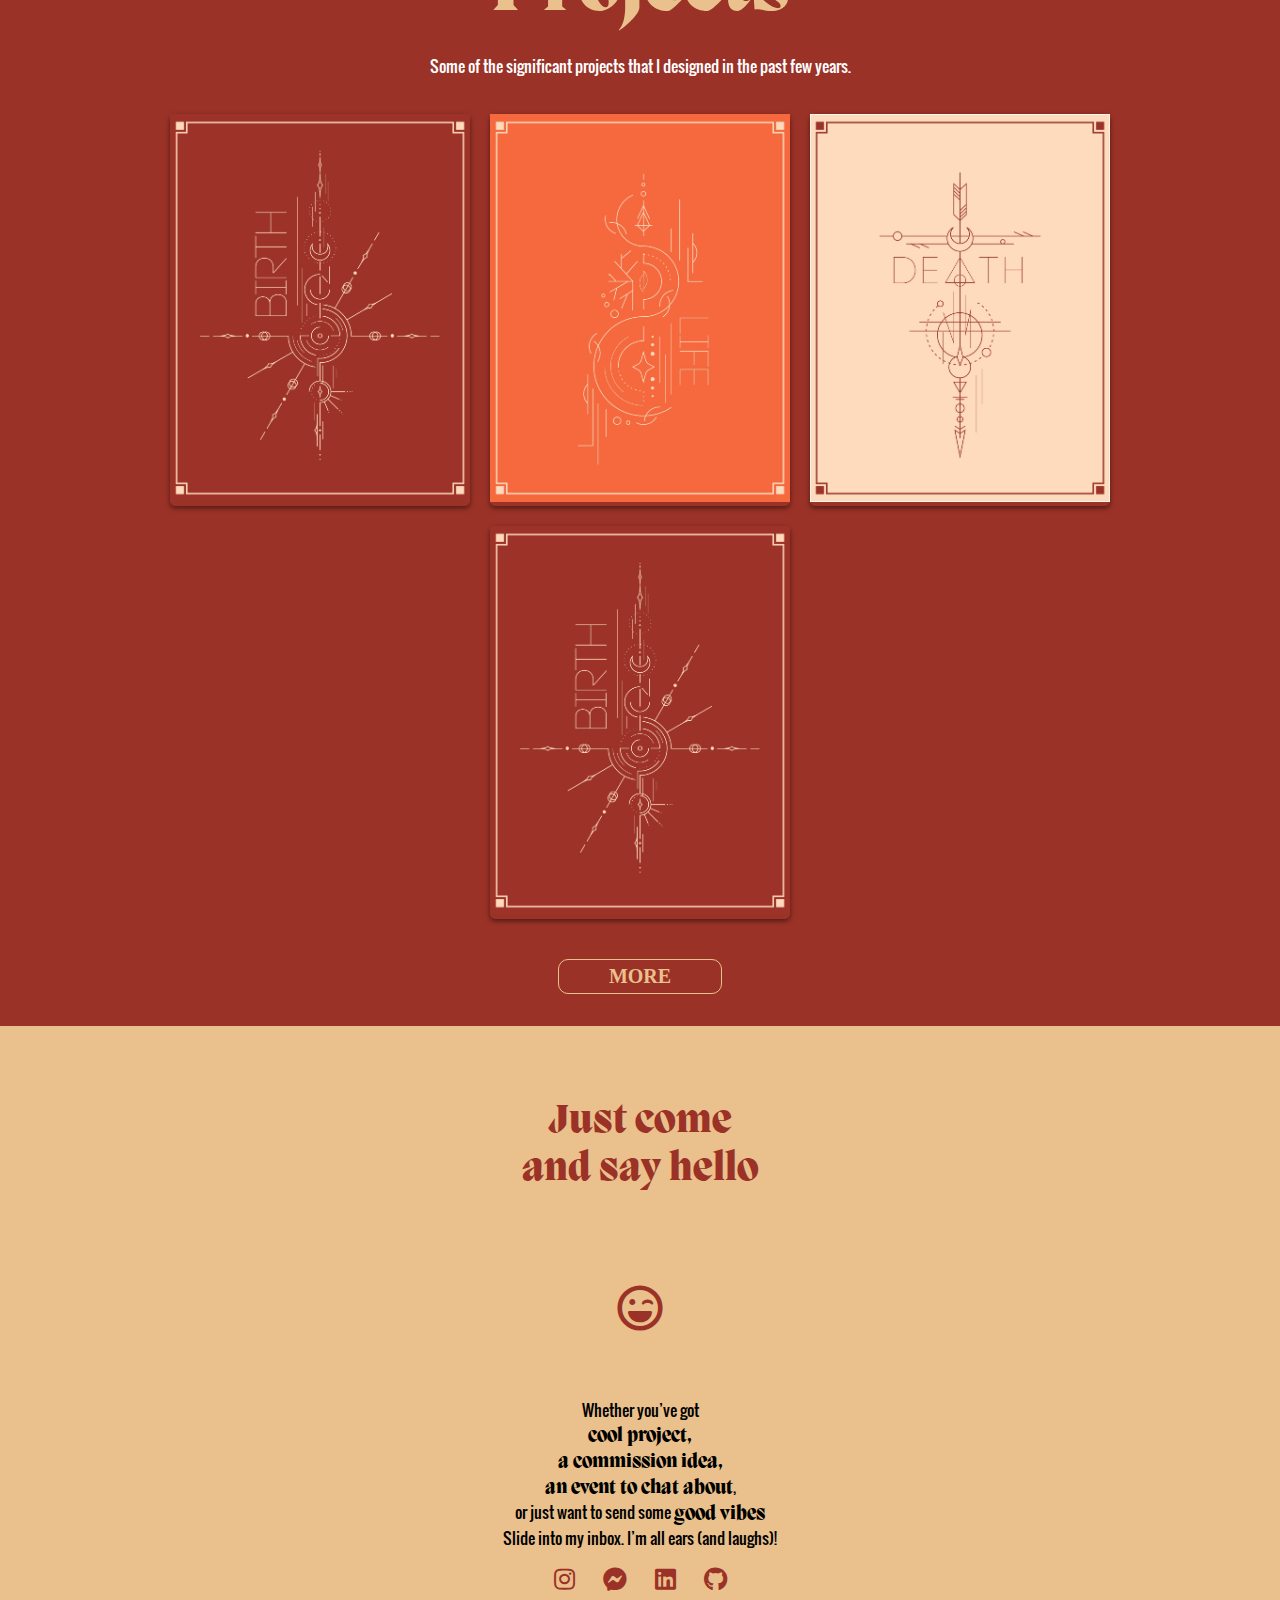
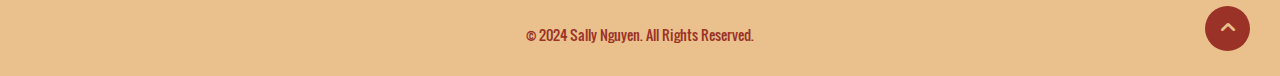
==== commit 3e6086e9: "add back to the top button" ====
--- a/index.html
+++ b/index.html
@@ -12,7 +12,11 @@
     <script src="js/index.js"></script>
     <title>Index</title>
 </head>
+
 <body>
+    <button class="scroll-up-btn">
+        <i class="fa-solid fa-chevron-up"></i> 
+    </button>
 
     <!-- Navigation -->
     <nav>
@@ -113,3 +117,5 @@
         </div>
         <p id="copyright">&copy; 2024 Sally Nguyen. All Rights Reserved.</p>
     </footer>
+
+</body>--- a/css/common.css
+++ b/css/common.css
@@ -124,6 +124,27 @@
     cursor: pointer;
     color: #9A3227;
 }
+
+.scroll-up-btn {
+    all: unset;
+    position: fixed;
+    bottom: 25px;
+    right: 30px;
+    height: 45px;
+    width: 45px;
+    background-color: #9A3227;
+    border-radius: 99%;
+    display: flex;
+    align-items: center;
+    justify-content: center;
+    cursor: pointer;
+}
+
+.scroll-up-btn .fa-solid {
+    color: #eac08c;
+    pointer-events: none;
+}
+
 
 /* Footer Styling */
 footer {
@@ -201,19 +222,20 @@
     .hamburger {
         display: block;
         font-size: 1.5em;
+        cursor: url('../img/pointer.png'), pointer;
     }
 
     /* Hide the nav menu by default on smaller screens */
     #nav-menu {
         display: none; /* Hidden by default */
         position: absolute;
-        top: 70px;
+        top: 45px;
         right: 0;
         background-color: #9A3227;
         width: 100%;
         flex-direction: column;
         align-items: center;
-        padding: 1em 0;
+        padding: .5em 0;
         box-shadow: 0px 4px 6px rgba(0, 0, 0, 0.1);
     }
 
@@ -223,11 +245,13 @@
 
     #nav-menu a{
         color: #eac08c;
+        padding: .5em 7em;
     }
 
     #nav-menu a:hover{
         color: #9A3227;
-        -webkit-text-stroke: 1px #eac08c;
+        background-color: #eac08c;
+        transition: .5s;
     }
 
     /* Show menu when it’s active */
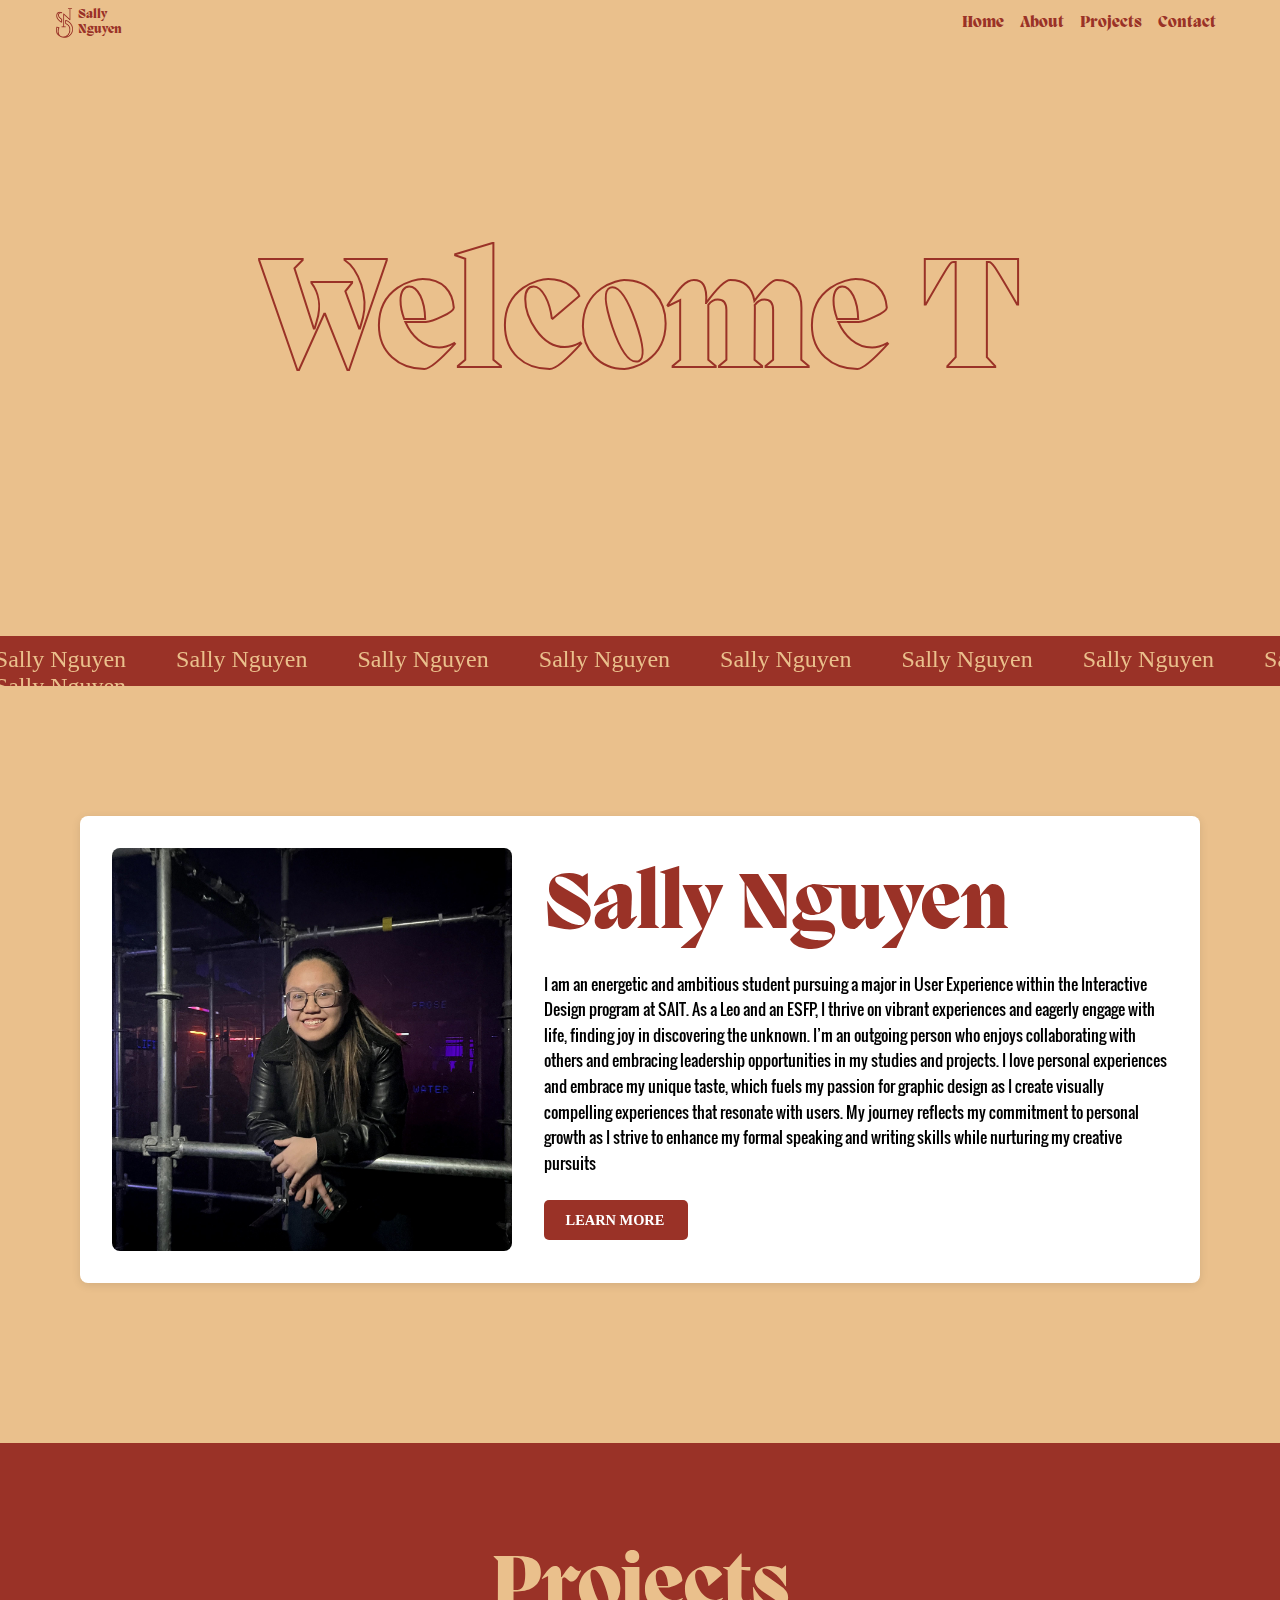
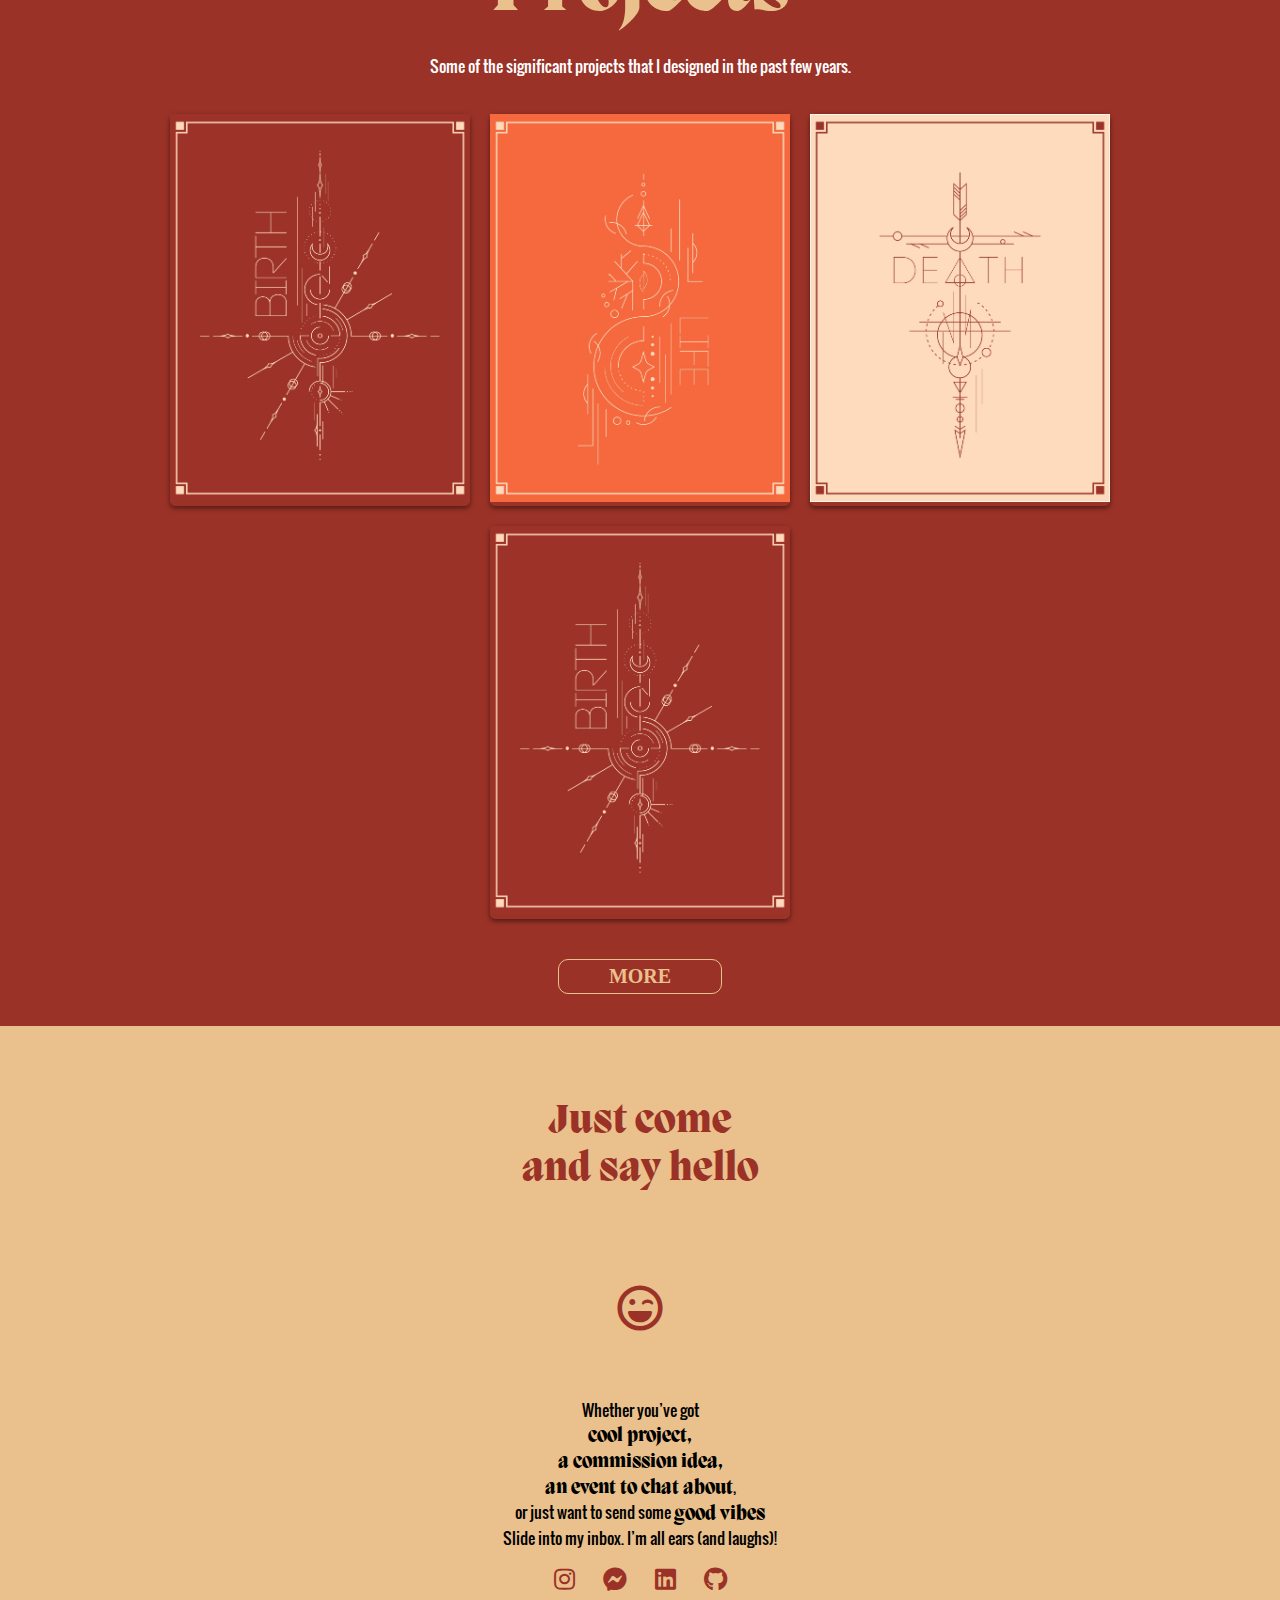
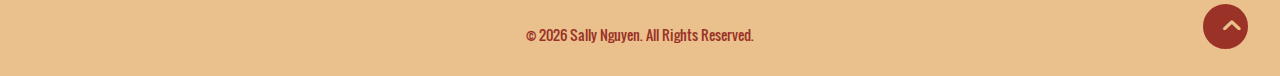
==== commit 4e0dca25: "display the current year as part of the displayed text for the copyright in the all of the footer" ====
--- a/index.html
+++ b/index.html
@@ -115,7 +115,7 @@
                 </div>
             </div>
         </div>
-        <p id="copyright">&copy; 2024 Sally Nguyen. All Rights Reserved.</p>
+        <p id="copyright">&copy; <span id="currentYear"></span> Sally Nguyen. All Rights Reserved.</p>
     </footer>
 
 </body>--- a/css/common.css
+++ b/css/common.css
@@ -133,16 +133,20 @@
     height: 45px;
     width: 45px;
     background-color: #9A3227;
-    border-radius: 99%;
+    border-radius: 50%;
     display: flex;
     align-items: center;
     justify-content: center;
     cursor: pointer;
+    padding: 0;
+    border: 2px solid #eac08c;
 }
 
 .scroll-up-btn .fa-solid {
     color: #eac08c;
+    font-size: 20px; /* Adjust to center the icon */
     pointer-events: none;
+    padding-left: 13px;
 }
 
 
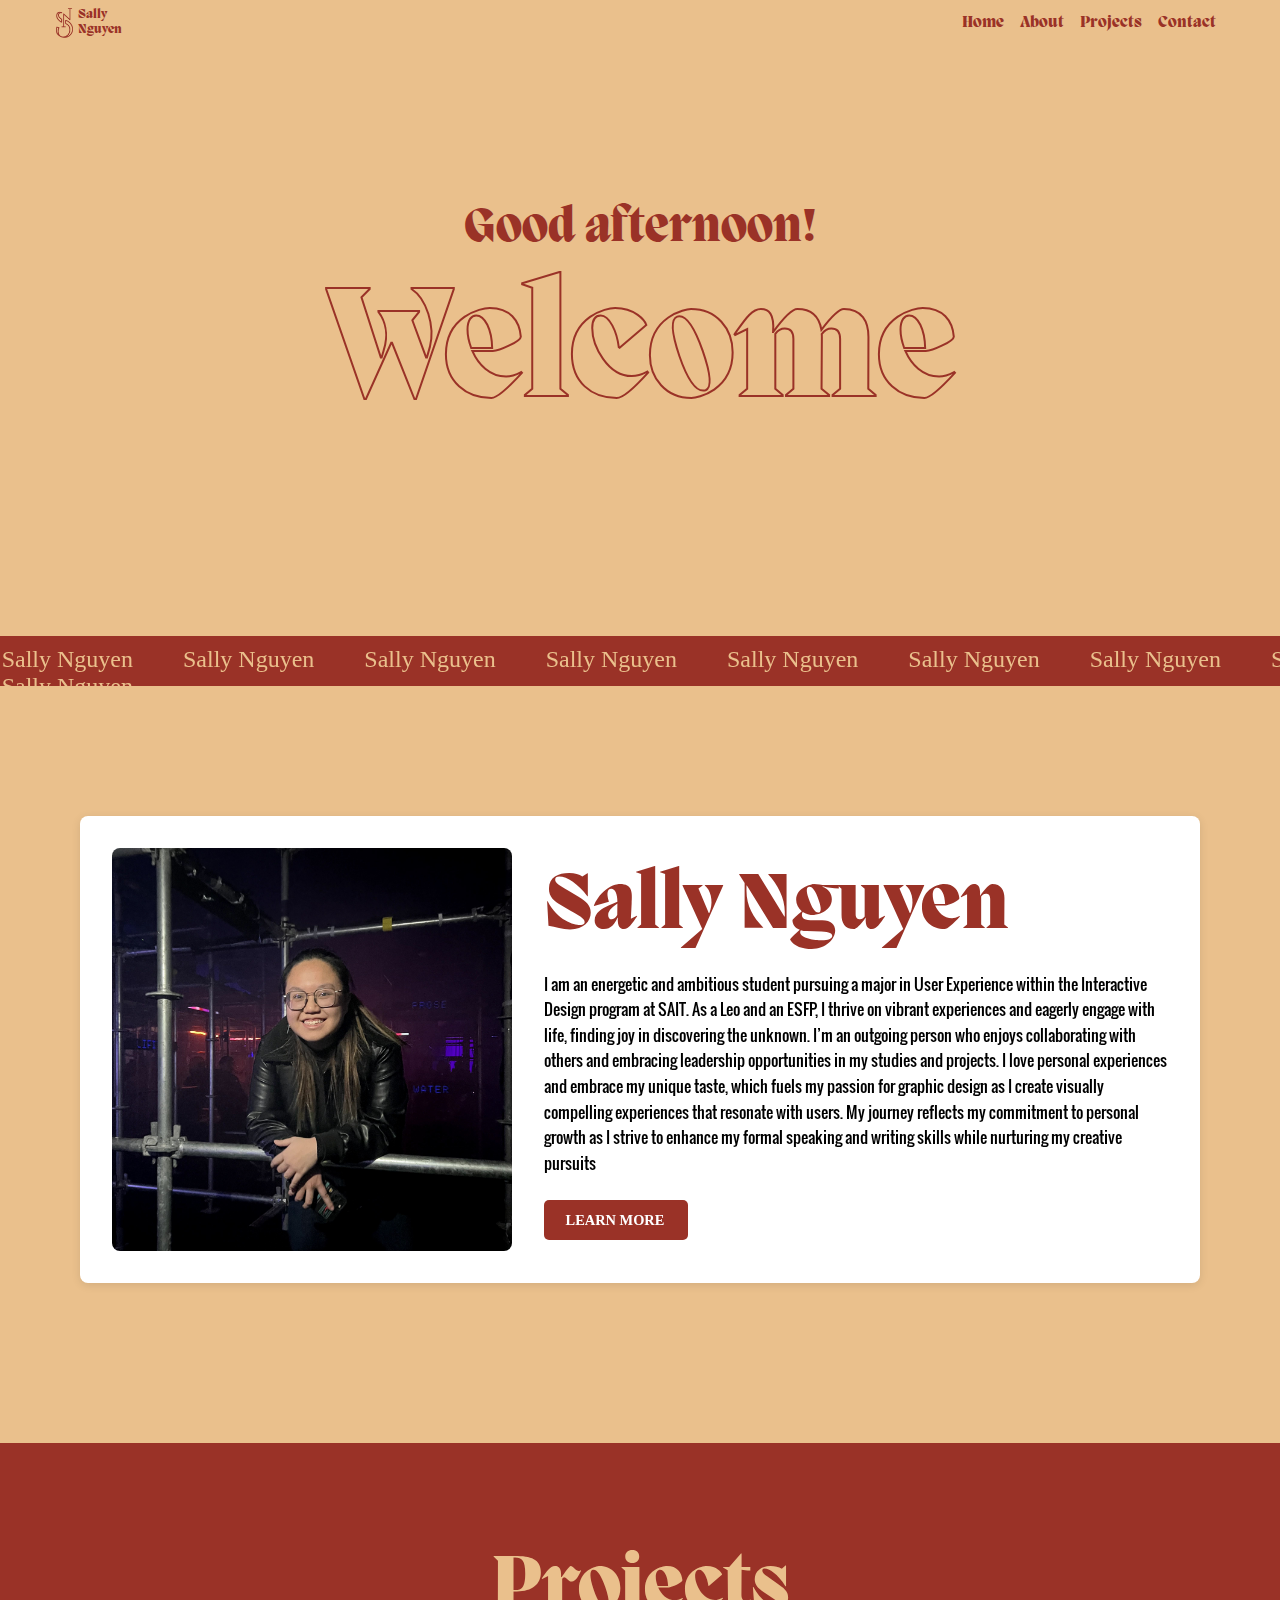
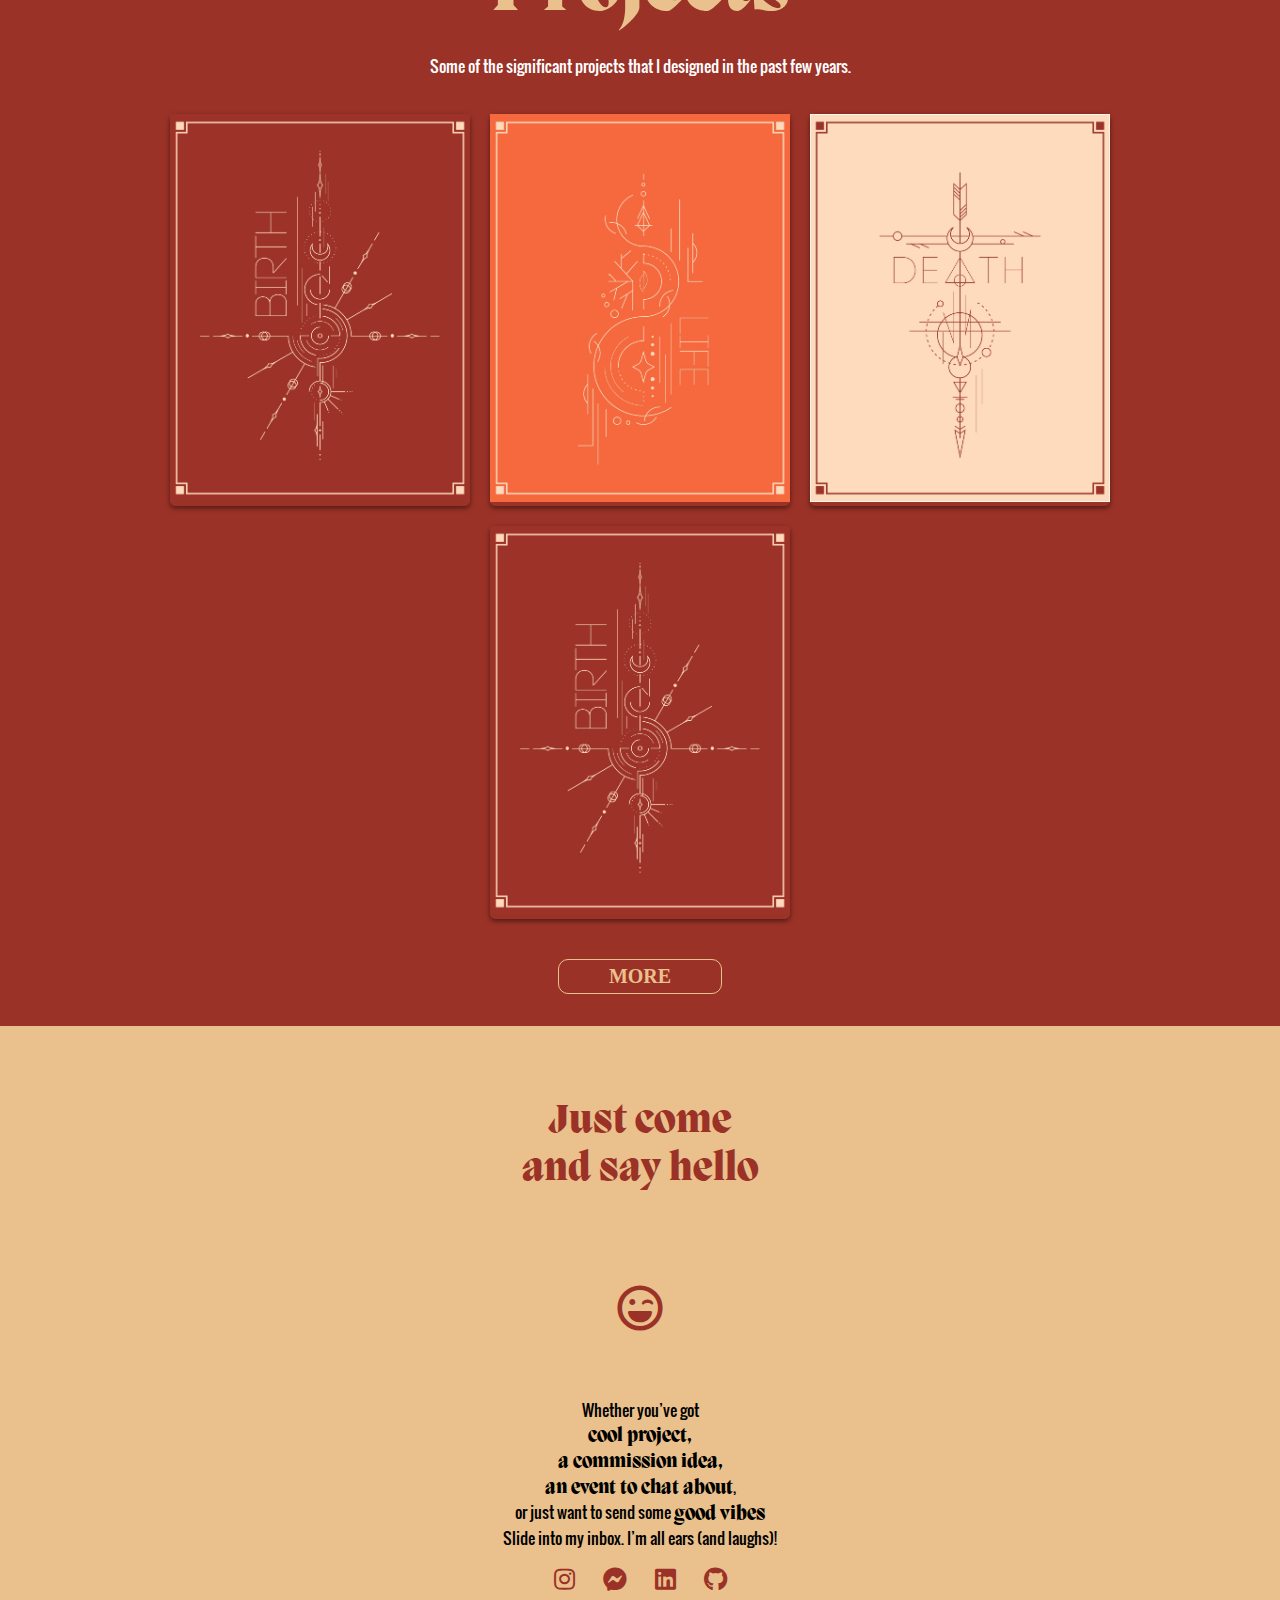
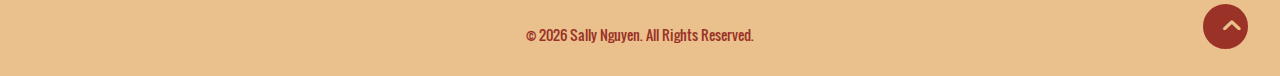
==== commit 2f2d6b75: "add greeting message above welcome on index page" ====
--- a/index.html
+++ b/index.html
@@ -43,6 +43,7 @@
     <section>
         <div class="container" id="welcome">
             <h1 id="welcome-text">
+                <span id="greeting"></span><br>
                 <span id="intro-text"></span><br>
                 <span id="portfolio-text"></span>
             </h1>
--- a/css/index.css
+++ b/css/index.css
@@ -19,6 +19,7 @@
 }
 
 /* Welcome Banner */
+
 #welcome {
     display: flex;
     background-color: #eac08c;
@@ -27,6 +28,10 @@
     height: 35em;
     text-align: center;
     padding: 1em;
+}
+
+#greeting {
+    font-size: 1.5em;
 }
 
 #welcome h1 {
@@ -201,6 +206,10 @@
         font-size: 3em;
     }
 
+    #greeting {
+        font-size: 1em;
+    }
+
     #portfolio-text {
         font-size: 5em;
     }
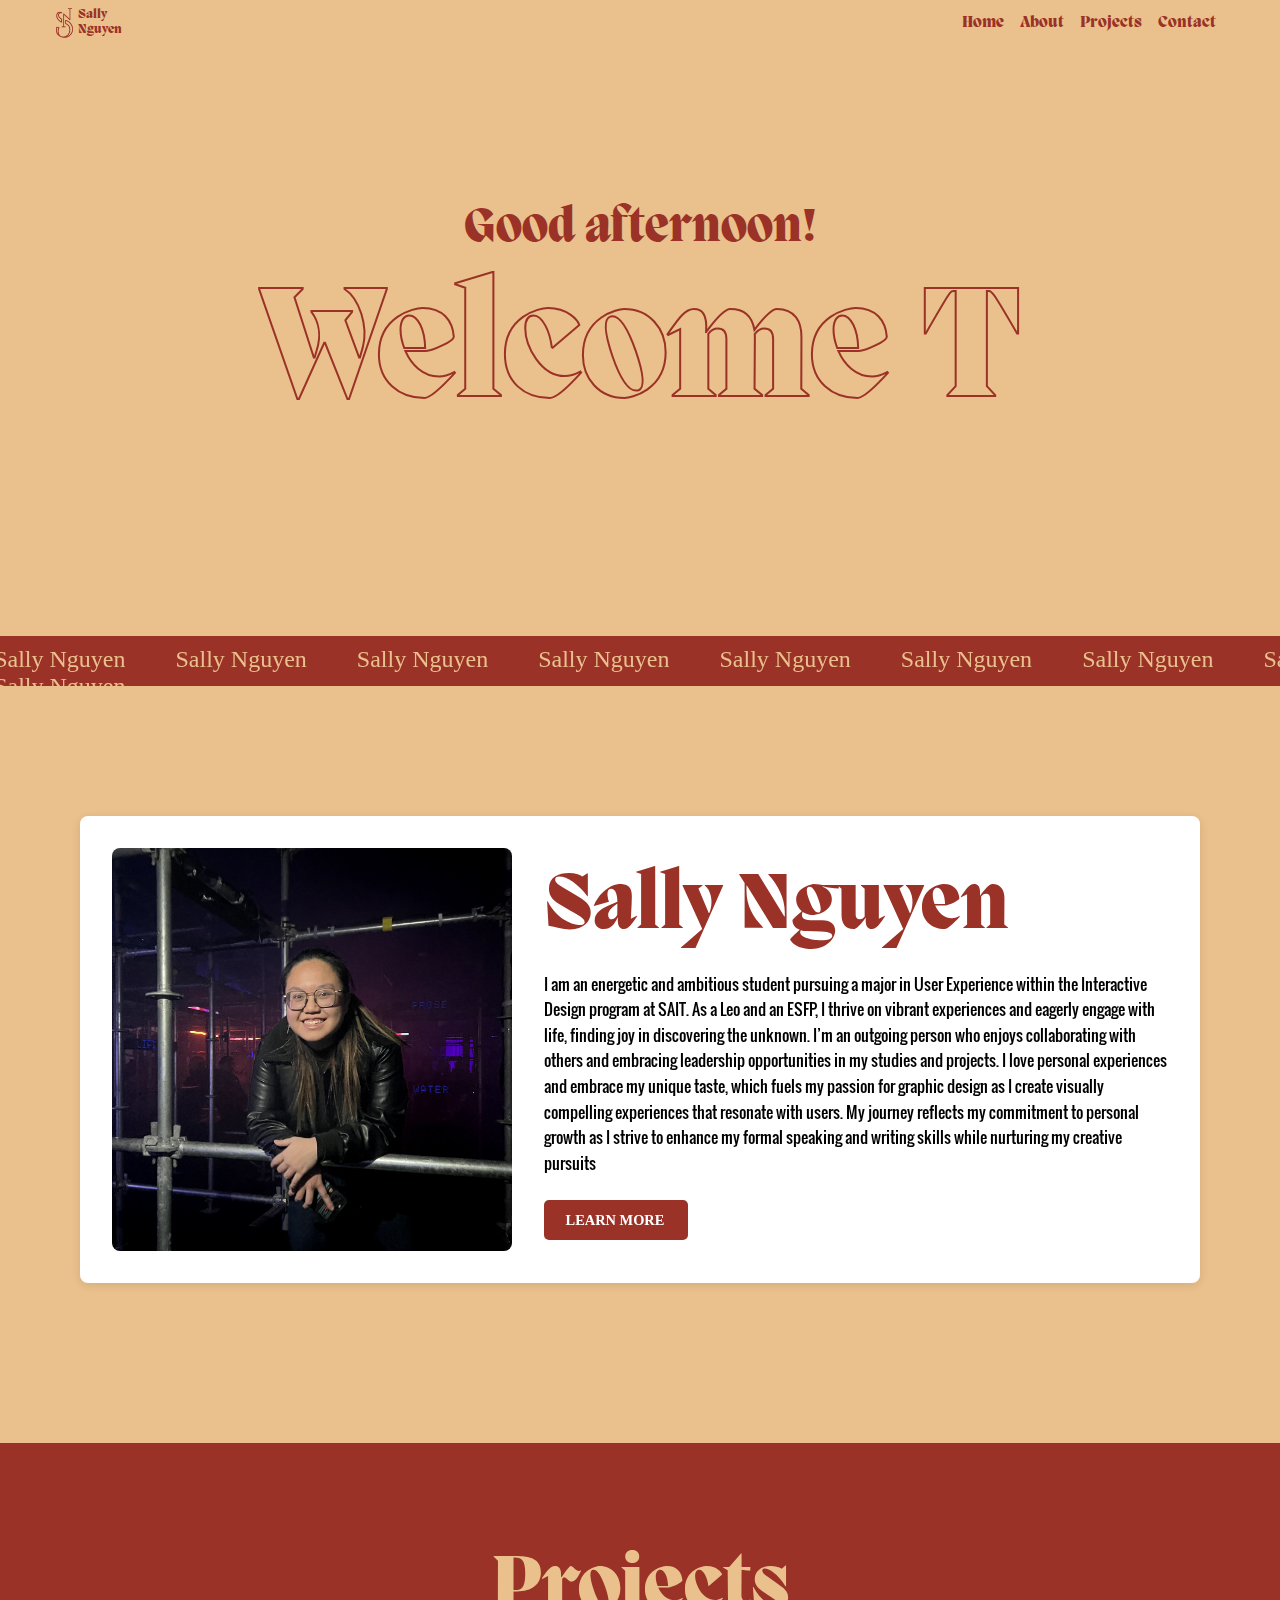
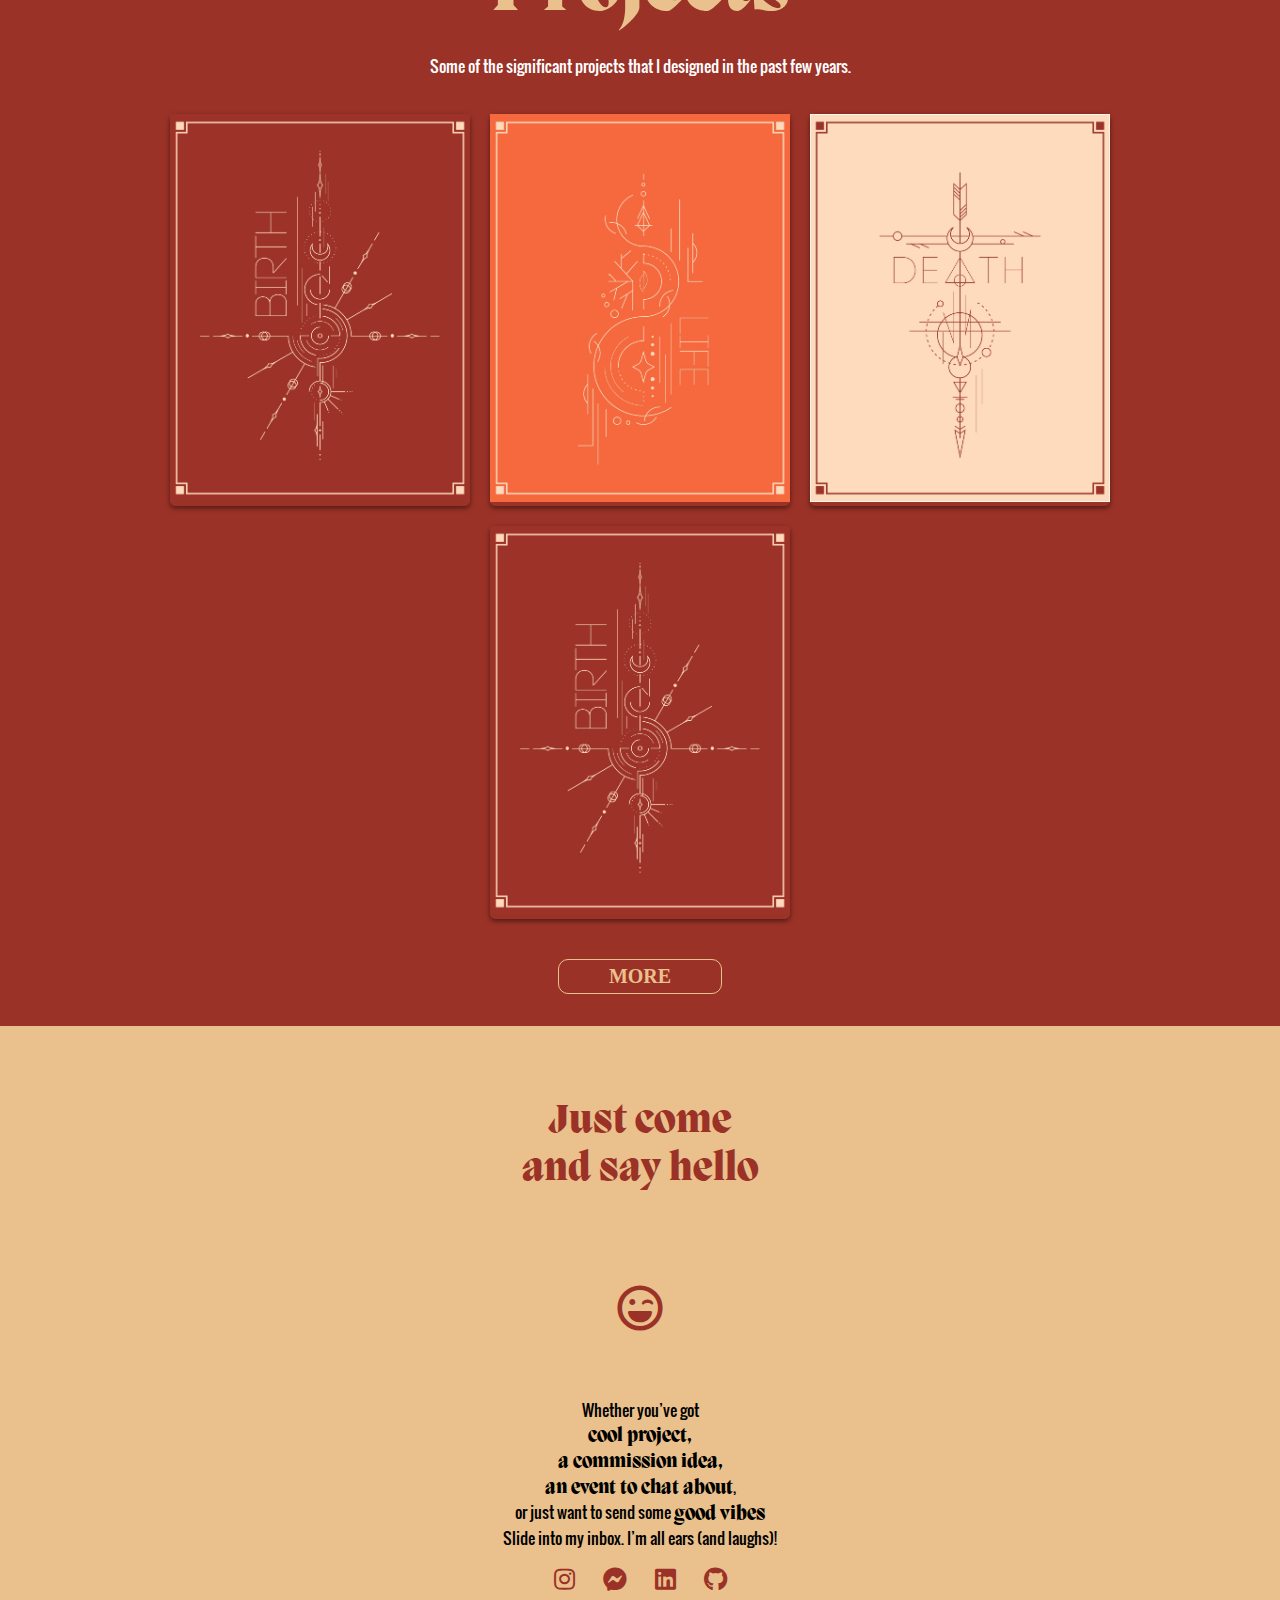
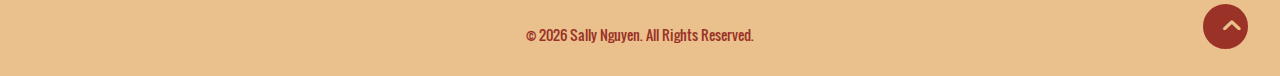
==== commit f1efb267: "add alert to learn more button in an=bout me section on index page" ====
--- a/index.html
+++ b/index.html
@@ -77,7 +77,7 @@
                     I’m an outgoing person who enjoys collaborating with others and embracing leadership opportunities in my studies and projects.
                     I love personal experiences and embrace my unique taste, which fuels my passion for graphic design as I create visually compelling experiences that resonate with users.
                     My journey reflects my commitment to personal growth as I strive to enhance my formal speaking and writing skills while nurturing my creative pursuits</p>
-                <a href="About.html" class="button">Learn More</a>
+                    <a href="About.html" class="button" id="btn-alert">Learn More</a>
             </div>
         </div>
     </section>
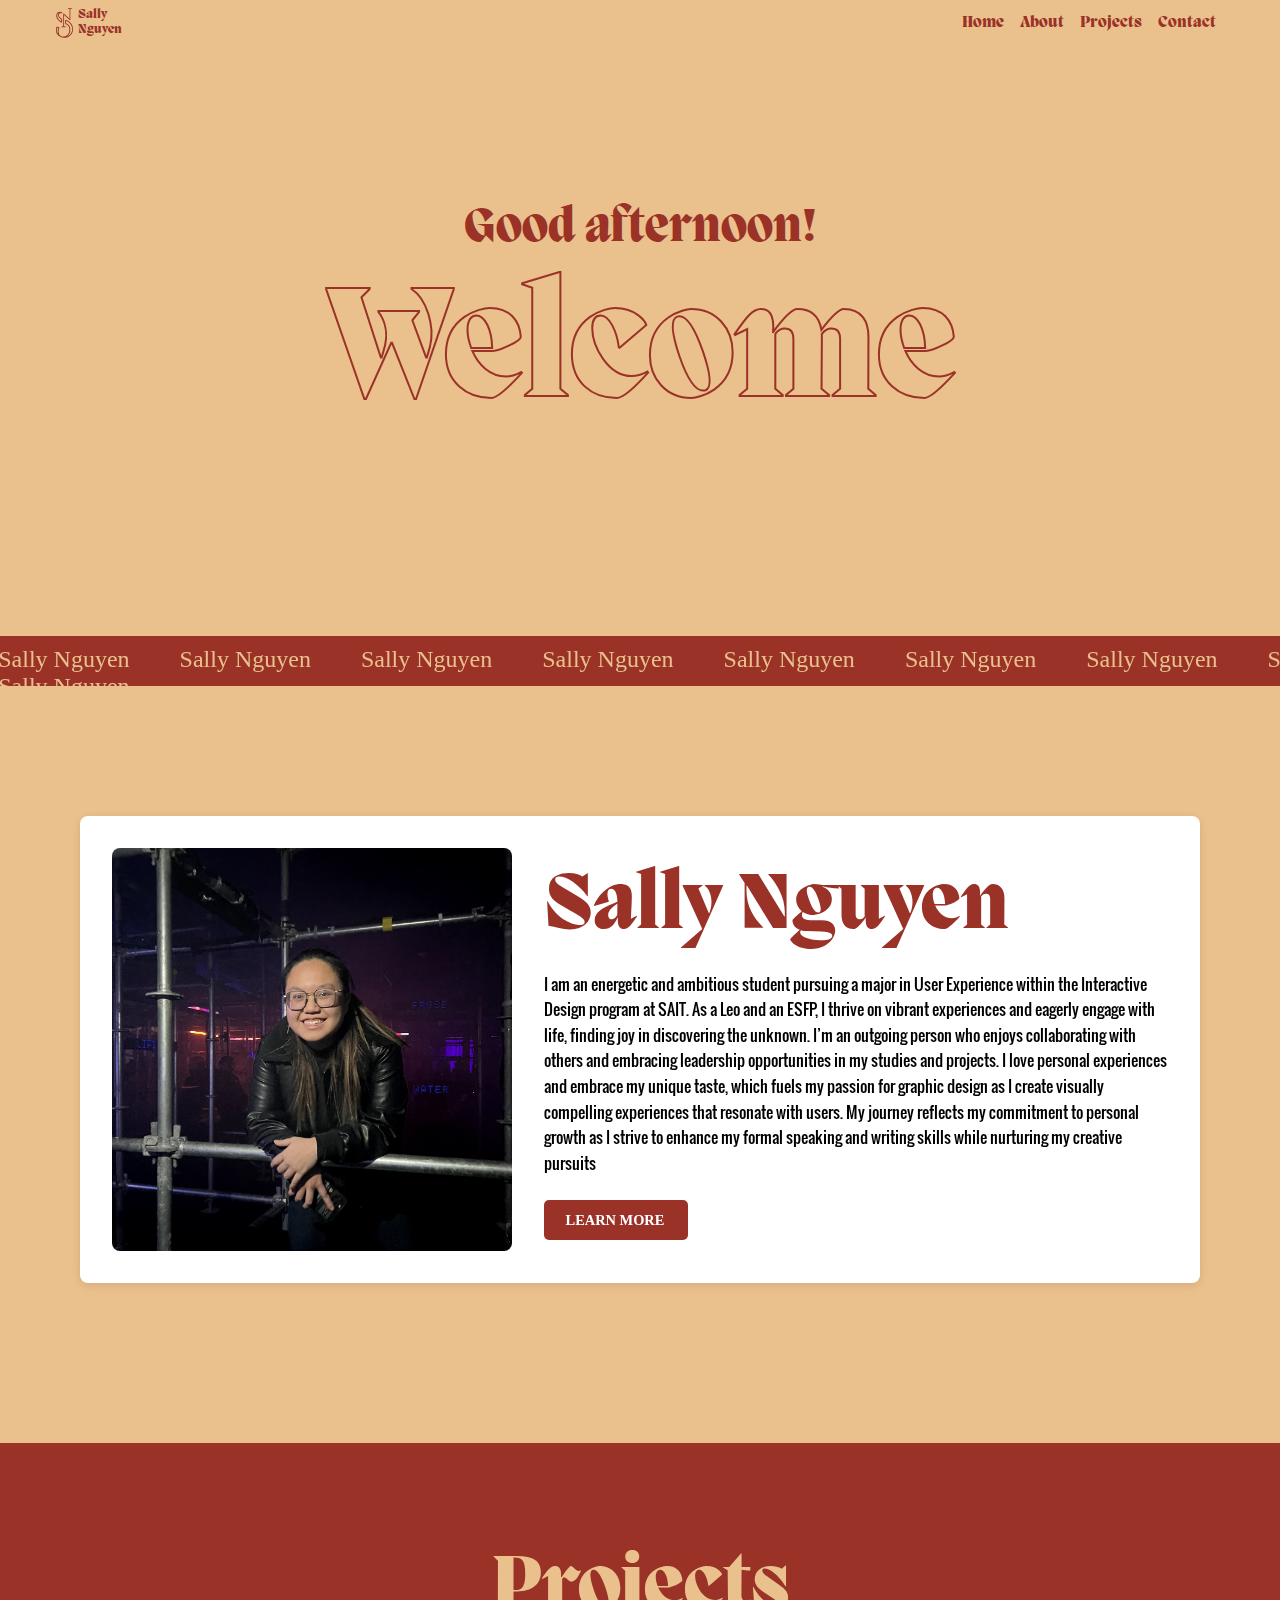
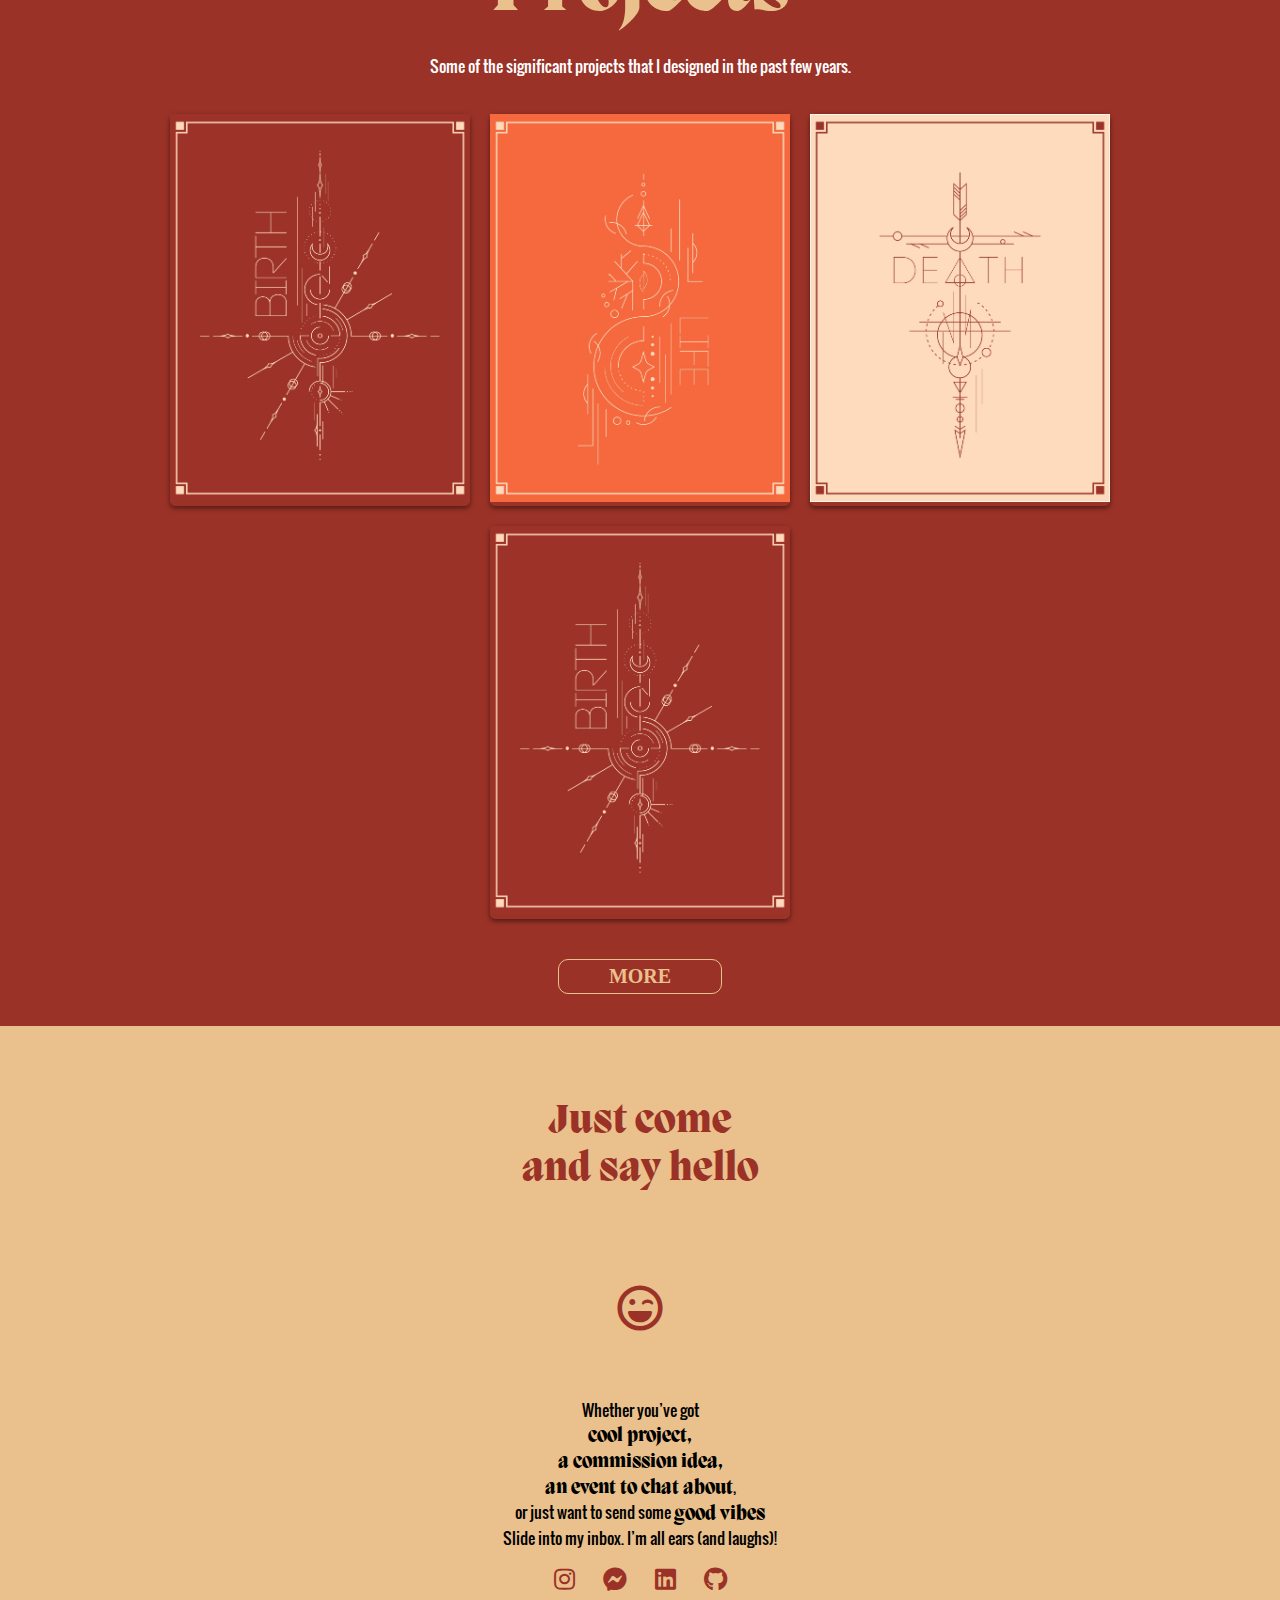
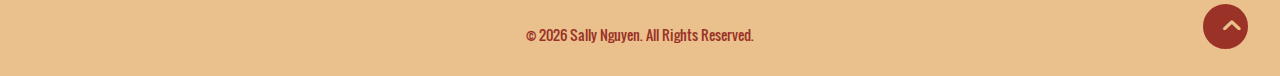
==== commit 5bc879dd: "fiz avatar link on index page" ====
--- a/index.html
+++ b/index.html
@@ -69,7 +69,7 @@
     <!-- About Section -->
     <section>
         <div class="container" id="intro">
-            <img src="../img/avatar.jpg" alt="Avatar" class="image" style="width: 400px; height: auto; border-radius: 8px;">
+            <img src="./img/avatar.jpg" alt="Avatar" class="image" style="width: 400px; height: auto; border-radius: 8px;">
             <div class="content">
                 <h1>Sally Nguyen</h1>
                 <p>I am an energetic and ambitious student pursuing a major in User Experience within the Interactive Design program at SAIT.
